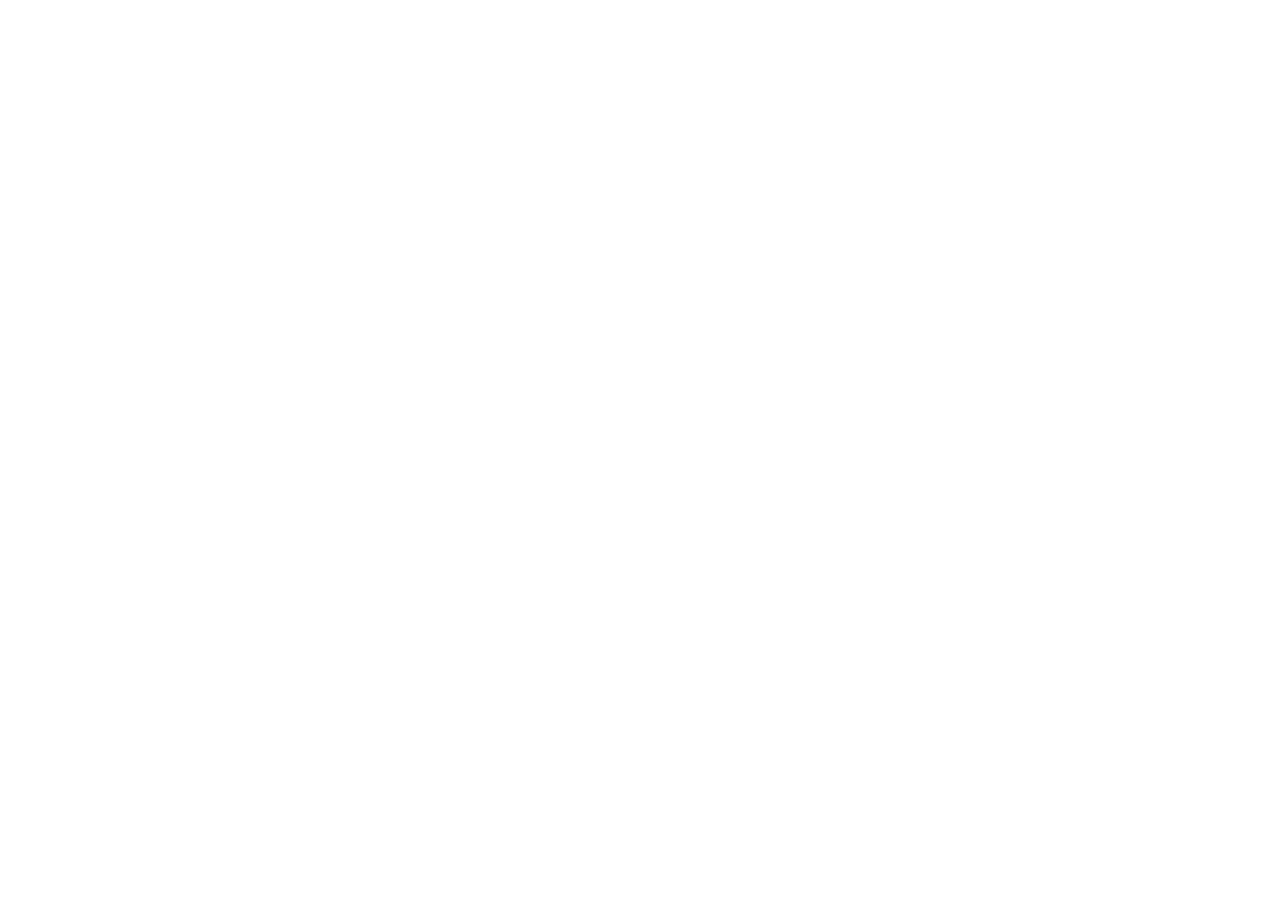
==== index.html @ 8cebd75d "init project" ====
<!DOCTYPE html>
<html lang="en">
<head>
    <meta charset="UTF-8">
    <meta http-equiv="X-UA-Compatible" content="IE=edge">
    <meta name="viewport" content="width=device-width, initial-scale=1.0">
    <title>Document</title>
</head>
<body>
    
</body>
</html>
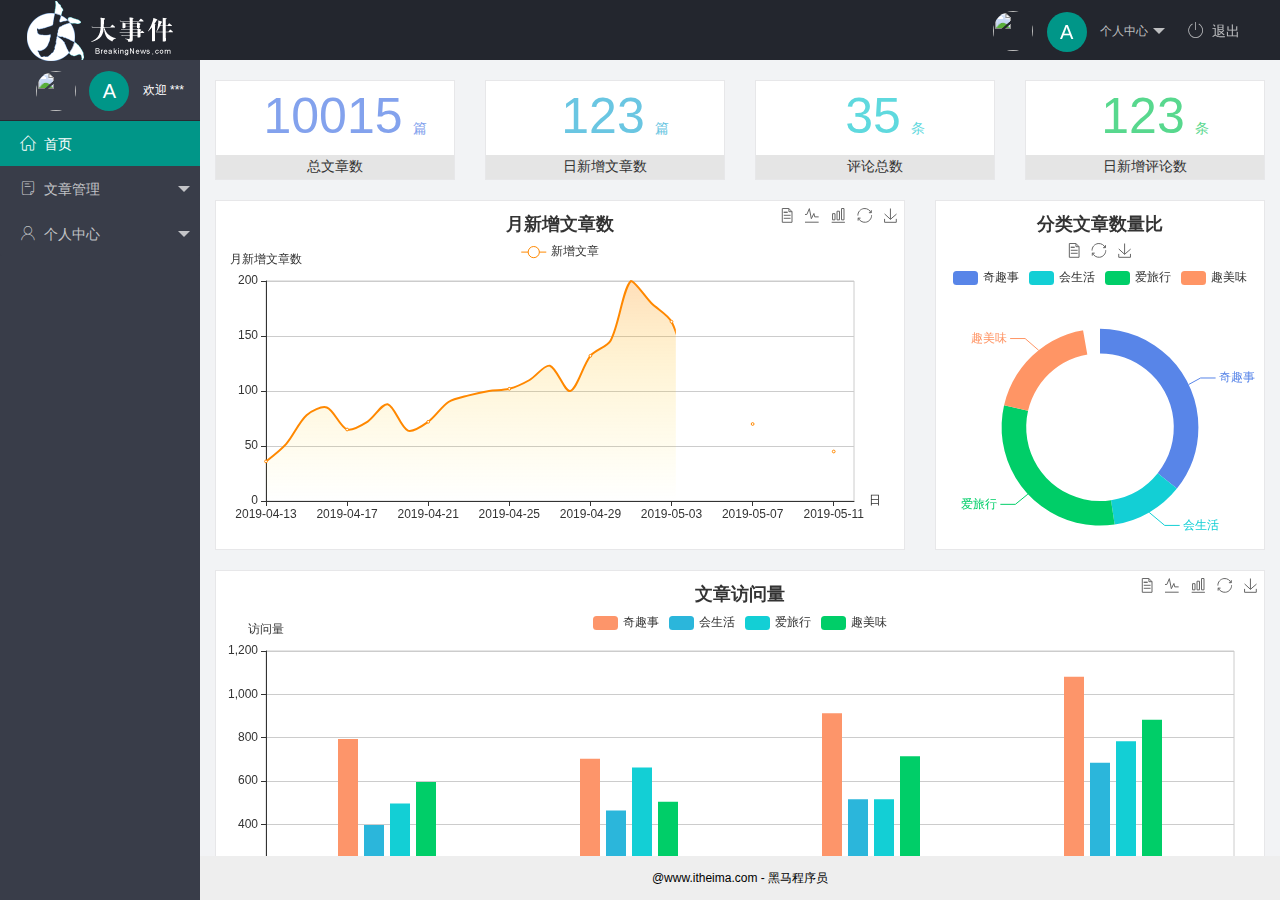
==== commit dc4e3344: "已完成主页开发" ====
--- a/index.html
+++ b/index.html
@@ -5,8 +5,91 @@
     <meta http-equiv="X-UA-Compatible" content="IE=edge">
     <meta name="viewport" content="width=device-width, initial-scale=1.0">
     <title>Document</title>
+    <!-- 导入layui样式表 -->
+    <link rel="stylesheet" href="/assets/lib/layui/css/layui.css">
+    <!-- 导入iconfont样式表 -->
+    <link rel="stylesheet" href="/assets/fonts/iconfont.css">
+    <!-- 导入自己的css样式表 -->
+    <link rel="stylesheet" href="/assets/css/index.css">
 </head>
 <body>
-    
-</body>
+    <div class="layui-layout layui-layout-admin">
+        <!-- 头部区域 -->
+      <div class="layui-header">
+        <!-- 头部logo -->
+        <div class="layui-logo">
+            <img src="/assets/images/logo.png" alt="">
+        </div>
+        <!-- 头部右侧导航 -->
+        <ul class="layui-nav layui-layout-right">
+          <li class="layui-nav-item layui-hide layui-show-md-inline-block">
+            <a href="javascript:;"class="userinfo">
+              <img src="//tva1.sinaimg.cn/crop.0.0.118.118.180/5db11ff4gw1e77d3nqrv8j203b03cweg.jpg" class="layui-nav-img">
+              <span class="text-avatar">A</span>
+              个人中心
+            </a>
+            <dl class="layui-nav-child">
+              <dd><a href="">基本资料</a></dd>
+              <dd><a href="">更换头像</a></dd>
+              <dd><a href="">重置密码</a></dd>
+            </dl>
+          </li>
+          <li class="layui-nav-item">
+            <a href="javascript:;" id="btnLogout"><span class="iconfont icon-tuichu"></span>退出</a>
+          </li>
+        </ul>
+      </div>
+      
+      <div class="layui-side layui-bg-black">
+        <div class="layui-side-scroll">
+            <!-- 左侧头像区域 -->
+            <div class="userinfo">
+                <img src="//tva1.sinaimg.cn/crop.0.0.118.118.180/5db11ff4gw1e77d3nqrv8j203b03cweg.jpg" class="layui-nav-img">
+                <span class="text-avatar">A</span>
+                <span id="welcome">欢迎 ***</span>
+            </div>
+          <!-- 左侧导航区域（可配合layui已有的垂直导航） -->
+          <ul class="layui-nav layui-nav-tree" lay-shrink="all">
+            <li class="layui-nav-item layui-this"><a href="/home/dashboard.html" target="fm"><span class="iconfont icon-home"></span>首页</a></li>
+            <li class="layui-nav-item">
+              <a href="javascript:;"><span class="iconfont icon-16"></span>文章管理</a>
+              <dl class="layui-nav-child">
+                <dd><a href="javascript:;"><i class="layui-icon layui-icon-app"></i>文章类别</a></dd>
+                <dd><a href="javascript:;"><i class="layui-icon layui-icon-app"></i>文章列表</a></dd>
+                <dd><a href="javascript:;"><i class="layui-icon layui-icon-app"></i>发布文章</a></dd>
+              </dl>
+            </li>
+            <li class="layui-nav-item">
+              <a href="javascript:;"><span class="iconfont icon-user"></span>个人中心</a>
+              <dl class="layui-nav-child">
+                <dd><a href="javascript:;"><i class="layui-icon layui-icon-app"></i>基本资料</a></dd>
+                <dd><a href="javascript:;"><i class="layui-icon layui-icon-app"></i>更换头像</a></dd>
+                <dd><a href="javascript:;"><i class="layui-icon layui-icon-app"></i>重置密码</a></dd>
+              </dl>
+            </li>
+          </ul>
+        </div>
+      </div>
+      
+      <div class="layui-body">
+        <!-- 内容主体区域 -->
+        <iframe name="fm" src="/home/dashboard.html" frameborder="0"></iframe>
+      </div>
+      <!-- 底部固定区域 -->
+      <div class="layui-footer">
+       @www.itheima.com - 黑马程序员
+      </div>
+
+
+
+      <!-- 导入 layui.js 文件 -->
+      <script src="/assets/lib/layui/layui.all.js"></script>
+      <!-- 导入jQuery文件 -->
+      <script src="/assets/lib/jquery.js"></script>
+      <!-- 导入baseApi.js文件 -->
+      <script src="/assets/js/baseApi.js"></script>
+      <!-- 导入自己的js文件 -->
+      <script src="/assets/js/index.js"></script>
+    </div>
+    </body>
 </html>--- a/assets/lib/layui/css/layui.css
+++ b/assets/lib/layui/css/layui.css
@@ -0,0 +1,2 @@
+/** layui-v2.5.5 MIT License By https://www.layui.com */
+ .layui-inline,img{display:inline-block;vertical-align:middle}h1,h2,h3,h4,h5,h6{font-weight:400}.layui-edge,.layui-header,.layui-inline,.layui-main{position:relative}.layui-body,.layui-edge,.layui-elip{overflow:hidden}.layui-btn,.layui-edge,.layui-inline,img{vertical-align:middle}.layui-btn,.layui-disabled,.layui-icon,.layui-unselect{-moz-user-select:none;-webkit-user-select:none;-ms-user-select:none}.layui-elip,.layui-form-checkbox span,.layui-form-pane .layui-form-label{text-overflow:ellipsis;white-space:nowrap}.layui-breadcrumb,.layui-tree-btnGroup{visibility:hidden}blockquote,body,button,dd,div,dl,dt,form,h1,h2,h3,h4,h5,h6,input,li,ol,p,pre,td,textarea,th,ul{margin:0;padding:0;-webkit-tap-highlight-color:rgba(0,0,0,0)}a:active,a:hover{outline:0}img{border:none}li{list-style:none}table{border-collapse:collapse;border-spacing:0}h4,h5,h6{font-size:100%}button,input,optgroup,option,select,textarea{font-family:inherit;font-size:inherit;font-style:inherit;font-weight:inherit;outline:0}pre{white-space:pre-wrap;white-space:-moz-pre-wrap;white-space:-pre-wrap;white-space:-o-pre-wrap;word-wrap:break-word}body{line-height:24px;font:14px Helvetica Neue,Helvetica,PingFang SC,Tahoma,Arial,sans-serif}hr{height:1px;margin:10px 0;border:0;clear:both}a{color:#333;text-decoration:none}a:hover{color:#777}a cite{font-style:normal;*cursor:pointer}.layui-border-box,.layui-border-box *{box-sizing:border-box}.layui-box,.layui-box *{box-sizing:content-box}.layui-clear{clear:both;*zoom:1}.layui-clear:after{content:'\20';clear:both;*zoom:1;display:block;height:0}.layui-inline{*display:inline;*zoom:1}.layui-edge{display:inline-block;width:0;height:0;border-width:6px;border-style:dashed;border-color:transparent}.layui-edge-top{top:-4px;border-bottom-color:#999;border-bottom-style:solid}.layui-edge-right{border-left-color:#999;border-left-style:solid}.layui-edge-bottom{top:2px;border-top-color:#999;border-top-style:solid}.layui-edge-left{border-right-color:#999;border-right-style:solid}.layui-disabled,.layui-disabled:hover{color:#d2d2d2!important;cursor:not-allowed!important}.layui-circle{border-radius:100%}.layui-show{display:block!important}.layui-hide{display:none!important}@font-face{font-family:layui-icon;src:url(../font/iconfont.eot?v=250);src:url(../font/iconfont.eot?v=250#iefix) format('embedded-opentype'),url(../font/iconfont.woff2?v=250) format('woff2'),url(../font/iconfont.woff?v=250) format('woff'),url(../font/iconfont.ttf?v=250) format('truetype'),url(../font/iconfont.svg?v=250#layui-icon) format('svg')}.layui-icon{font-family:layui-icon!important;font-size:16px;font-style:normal;-webkit-font-smoothing:antialiased;-moz-osx-font-smoothing:grayscale}.layui-icon-reply-fill:before{content:"\e611"}.layui-icon-set-fill:before{content:"\e614"}.layui-icon-menu-fill:before{content:"\e60f"}.layui-icon-search:before{content:"\e615"}.layui-icon-share:before{content:"\e641"}.layui-icon-set-sm:before{content:"\e620"}.layui-icon-engine:before{content:"\e628"}.layui-icon-close:before{content:"\1006"}.layui-icon-close-fill:before{content:"\1007"}.layui-icon-chart-screen:before{content:"\e629"}.layui-icon-star:before{content:"\e600"}.layui-icon-circle-dot:before{content:"\e617"}.layui-icon-chat:before{content:"\e606"}.layui-icon-release:before{content:"\e609"}.layui-icon-list:before{content:"\e60a"}.layui-icon-chart:before{content:"\e62c"}.layui-icon-ok-circle:before{content:"\1005"}.layui-icon-layim-theme:before{content:"\e61b"}.layui-icon-table:before{content:"\e62d"}.layui-icon-right:before{content:"\e602"}.layui-icon-left:before{content:"\e603"}.layui-icon-cart-simple:before{content:"\e698"}.layui-icon-face-cry:before{content:"\e69c"}.layui-icon-face-smile:before{content:"\e6af"}.layui-icon-survey:before{content:"\e6b2"}.layui-icon-tree:before{content:"\e62e"}.layui-icon-upload-circle:before{content:"\e62f"}.layui-icon-add-circle:before{content:"\e61f"}.layui-icon-download-circle:before{content:"\e601"}.layui-icon-templeate-1:before{content:"\e630"}.layui-icon-util:before{content:"\e631"}.layui-icon-face-surprised:before{content:"\e664"}.layui-icon-edit:before{content:"\e642"}.layui-icon-speaker:before{content:"\e645"}.layui-icon-down:before{content:"\e61a"}.layui-icon-file:before{content:"\e621"}.layui-icon-layouts:before{content:"\e632"}.layui-icon-rate-half:before{content:"\e6c9"}.layui-icon-add-circle-fine:before{content:"\e608"}.layui-icon-prev-circle:before{content:"\e633"}.layui-icon-read:before{content:"\e705"}.layui-icon-404:before{content:"\e61c"}.layui-icon-carousel:before{content:"\e634"}.layui-icon-help:before{content:"\e607"}.layui-icon-code-circle:before{content:"\e635"}.layui-icon-water:before{content:"\e636"}.layui-icon-username:before{content:"\e66f"}.layui-icon-find-fill:before{content:"\e670"}.layui-icon-about:before{content:"\e60b"}.layui-icon-location:before{content:"\e715"}.layui-icon-up:before{content:"\e619"}.layui-icon-pause:before{content:"\e651"}.layui-icon-date:before{content:"\e637"}.layui-icon-layim-uploadfile:before{content:"\e61d"}.layui-icon-delete:before{content:"\e640"}.layui-icon-play:before{content:"\e652"}.layui-icon-top:before{content:"\e604"}.layui-icon-friends:before{content:"\e612"}.layui-icon-refresh-3:before{content:"\e9aa"}.layui-icon-ok:before{content:"\e605"}.layui-icon-layer:before{content:"\e638"}.layui-icon-face-smile-fine:before{content:"\e60c"}.layui-icon-dollar:before{content:"\e659"}.layui-icon-group:before{content:"\e613"}.layui-icon-layim-download:before{content:"\e61e"}.layui-icon-picture-fine:before{content:"\e60d"}.layui-icon-link:before{content:"\e64c"}.layui-icon-diamond:before{content:"\e735"}.layui-icon-log:before{content:"\e60e"}.layui-icon-rate-solid:before{content:"\e67a"}.layui-icon-fonts-del:before{content:"\e64f"}.layui-icon-unlink:before{content:"\e64d"}.layui-icon-fonts-clear:before{content:"\e639"}.layui-icon-triangle-r:before{content:"\e623"}.layui-icon-circle:before{content:"\e63f"}.layui-icon-radio:before{content:"\e643"}.layui-icon-align-center:before{content:"\e647"}.layui-icon-align-right:before{content:"\e648"}.layui-icon-align-left:before{content:"\e649"}.layui-icon-loading-1:before{content:"\e63e"}.layui-icon-return:before{content:"\e65c"}.layui-icon-fonts-strong:before{content:"\e62b"}.layui-icon-upload:before{content:"\e67c"}.layui-icon-dialogue:before{content:"\e63a"}.layui-icon-video:before{content:"\e6ed"}.layui-icon-headset:before{content:"\e6fc"}.layui-icon-cellphone-fine:before{content:"\e63b"}.layui-icon-add-1:before{content:"\e654"}.layui-icon-face-smile-b:before{content:"\e650"}.layui-icon-fonts-html:before{content:"\e64b"}.layui-icon-form:before{content:"\e63c"}.layui-icon-cart:before{content:"\e657"}.layui-icon-camera-fill:before{content:"\e65d"}.layui-icon-tabs:before{content:"\e62a"}.layui-icon-fonts-code:before{content:"\e64e"}.layui-icon-fire:before{content:"\e756"}.layui-icon-set:before{content:"\e716"}.layui-icon-fonts-u:before{content:"\e646"}.layui-icon-triangle-d:before{content:"\e625"}.layui-icon-tips:before{content:"\e702"}.layui-icon-picture:before{content:"\e64a"}.layui-icon-more-vertical:before{content:"\e671"}.layui-icon-flag:before{content:"\e66c"}.layui-icon-loading:before{content:"\e63d"}.layui-icon-fonts-i:before{content:"\e644"}.layui-icon-refresh-1:before{content:"\e666"}.layui-icon-rmb:before{content:"\e65e"}.layui-icon-home:before{content:"\e68e"}.layui-icon-user:before{content:"\e770"}.layui-icon-notice:before{content:"\e667"}.layui-icon-login-weibo:before{content:"\e675"}.layui-icon-voice:before{content:"\e688"}.layui-icon-upload-drag:before{content:"\e681"}.layui-icon-login-qq:before{content:"\e676"}.layui-icon-snowflake:before{content:"\e6b1"}.layui-icon-file-b:before{content:"\e655"}.layui-icon-template:before{content:"\e663"}.layui-icon-auz:before{content:"\e672"}.layui-icon-console:before{content:"\e665"}.layui-icon-app:before{content:"\e653"}.layui-icon-prev:before{content:"\e65a"}.layui-icon-website:before{content:"\e7ae"}.layui-icon-next:before{content:"\e65b"}.layui-icon-component:before{content:"\e857"}.layui-icon-more:before{content:"\e65f"}.layui-icon-login-wechat:before{content:"\e677"}.layui-icon-shrink-right:before{content:"\e668"}.layui-icon-spread-left:before{content:"\e66b"}.layui-icon-camera:before{content:"\e660"}.layui-icon-note:before{content:"\e66e"}.layui-icon-refresh:before{content:"\e669"}.layui-icon-female:before{content:"\e661"}.layui-icon-male:before{content:"\e662"}.layui-icon-password:before{content:"\e673"}.layui-icon-senior:before{content:"\e674"}.layui-icon-theme:before{content:"\e66a"}.layui-icon-tread:before{content:"\e6c5"}.layui-icon-praise:before{content:"\e6c6"}.layui-icon-star-fill:before{content:"\e658"}.layui-icon-rate:before{content:"\e67b"}.layui-icon-template-1:before{content:"\e656"}.layui-icon-vercode:before{content:"\e679"}.layui-icon-cellphone:before{content:"\e678"}.layui-icon-screen-full:before{content:"\e622"}.layui-icon-screen-restore:before{content:"\e758"}.layui-icon-cols:before{content:"\e610"}.layui-icon-export:before{content:"\e67d"}.layui-icon-print:before{content:"\e66d"}.layui-icon-slider:before{content:"\e714"}.layui-icon-addition:before{content:"\e624"}.layui-icon-subtraction:before{content:"\e67e"}.layui-icon-service:before{content:"\e626"}.layui-icon-transfer:before{content:"\e691"}.layui-main{width:1140px;margin:0 auto}.layui-header{z-index:1000;height:60px}.layui-header a:hover{transition:all .5s;-webkit-transition:all .5s}.layui-side{position:fixed;left:0;top:0;bottom:0;z-index:999;width:200px;overflow-x:hidden}.layui-side-scroll{position:relative;width:220px;height:100%;overflow-x:hidden}.layui-body{position:absolute;left:200px;right:0;top:0;bottom:0;z-index:998;width:auto;overflow-y:auto;box-sizing:border-box}.layui-layout-body{overflow:hidden}.layui-layout-admin .layui-header{background-color:#23262E}.layui-layout-admin .layui-side{top:60px;width:200px;overflow-x:hidden}.layui-layout-admin .layui-body{position:fixed;top:60px;bottom:44px}.layui-layout-admin .layui-main{width:auto;margin:0 15px}.layui-layout-admin .layui-footer{position:fixed;left:200px;right:0;bottom:0;height:44px;line-height:44px;padding:0 15px;background-color:#eee}.layui-layout-admin .layui-logo{position:absolute;left:0;top:0;width:200px;height:100%;line-height:60px;text-align:center;color:#009688;font-size:16px}.layui-layout-admin .layui-header .layui-nav{background:0 0}.layui-layout-left{position:absolute!important;left:200px;top:0}.layui-layout-right{position:absolute!important;right:0;top:0}.layui-container{position:relative;margin:0 auto;padding:0 15px;box-sizing:border-box}.layui-fluid{position:relative;margin:0 auto;padding:0 15px}.layui-row:after,.layui-row:before{content:'';display:block;clear:both}.layui-col-lg1,.layui-col-lg10,.layui-col-lg11,.layui-col-lg12,.layui-col-lg2,.layui-col-lg3,.layui-col-lg4,.layui-col-lg5,.layui-col-lg6,.layui-col-lg7,.layui-col-lg8,.layui-col-lg9,.layui-col-md1,.layui-col-md10,.layui-col-md11,.layui-col-md12,.layui-col-md2,.layui-col-md3,.layui-col-md4,.layui-col-md5,.layui-col-md6,.layui-col-md7,.layui-col-md8,.layui-col-md9,.layui-col-sm1,.layui-col-sm10,.layui-col-sm11,.layui-col-sm12,.layui-col-sm2,.layui-col-sm3,.layui-col-sm4,.layui-col-sm5,.layui-col-sm6,.layui-col-sm7,.layui-col-sm8,.layui-col-sm9,.layui-col-xs1,.layui-col-xs10,.layui-col-xs11,.layui-col-xs12,.layui-col-xs2,.layui-col-xs3,.layui-col-xs4,.layui-col-xs5,.layui-col-xs6,.layui-col-xs7,.layui-col-xs8,.layui-col-xs9{position:relative;display:block;box-sizing:border-box}.layui-col-xs1,.layui-col-xs10,.layui-col-xs11,.layui-col-xs12,.layui-col-xs2,.layui-col-xs3,.layui-col-xs4,.layui-col-xs5,.layui-col-xs6,.layui-col-xs7,.layui-col-xs8,.layui-col-xs9{float:left}.layui-col-xs1{width:8.33333333%}.layui-col-xs2{width:16.66666667%}.layui-col-xs3{width:25%}.layui-col-xs4{width:33.33333333%}.layui-col-xs5{width:41.66666667%}.layui-col-xs6{width:50%}.layui-col-xs7{width:58.33333333%}.layui-col-xs8{width:66.66666667%}.layui-col-xs9{width:75%}.layui-col-xs10{width:83.33333333%}.layui-col-xs11{width:91.66666667%}.layui-col-xs12{width:100%}.layui-col-xs-offset1{margin-left:8.33333333%}.layui-col-xs-offset2{margin-left:16.66666667%}.layui-col-xs-offset3{margin-left:25%}.layui-col-xs-offset4{margin-left:33.33333333%}.layui-col-xs-offset5{margin-left:41.66666667%}.layui-col-xs-offset6{margin-left:50%}.layui-col-xs-offset7{margin-left:58.33333333%}.layui-col-xs-offset8{margin-left:66.66666667%}.layui-col-xs-offset9{margin-left:75%}.layui-col-xs-offset10{margin-left:83.33333333%}.layui-col-xs-offset11{margin-left:91.66666667%}.layui-col-xs-offset12{margin-left:100%}@media screen and (max-width:768px){.layui-hide-xs{display:none!important}.layui-show-xs-block{display:block!important}.layui-show-xs-inline{display:inline!important}.layui-show-xs-inline-block{display:inline-block!important}}@media screen and (min-width:768px){.layui-container{width:750px}.layui-hide-sm{display:none!important}.layui-show-sm-block{display:block!important}.layui-show-sm-inline{display:inline!important}.layui-show-sm-inline-block{display:inline-block!important}.layui-col-sm1,.layui-col-sm10,.layui-col-sm11,.layui-col-sm12,.layui-col-sm2,.layui-col-sm3,.layui-col-sm4,.layui-col-sm5,.layui-col-sm6,.layui-col-sm7,.layui-col-sm8,.layui-col-sm9{float:left}.layui-col-sm1{width:8.33333333%}.layui-col-sm2{width:16.66666667%}.layui-col-sm3{width:25%}.layui-col-sm4{width:33.33333333%}.layui-col-sm5{width:41.66666667%}.layui-col-sm6{width:50%}.layui-col-sm7{width:58.33333333%}.layui-col-sm8{width:66.66666667%}.layui-col-sm9{width:75%}.layui-col-sm10{width:83.33333333%}.layui-col-sm11{width:91.66666667%}.layui-col-sm12{width:100%}.layui-col-sm-offset1{margin-left:8.33333333%}.layui-col-sm-offset2{margin-left:16.66666667%}.layui-col-sm-offset3{margin-left:25%}.layui-col-sm-offset4{margin-left:33.33333333%}.layui-col-sm-offset5{margin-left:41.66666667%}.layui-col-sm-offset6{margin-left:50%}.layui-col-sm-offset7{margin-left:58.33333333%}.layui-col-sm-offset8{margin-left:66.66666667%}.layui-col-sm-offset9{margin-left:75%}.layui-col-sm-offset10{margin-left:83.33333333%}.layui-col-sm-offset11{margin-left:91.66666667%}.layui-col-sm-offset12{margin-left:100%}}@media screen and (min-width:992px){.layui-container{width:970px}.layui-hide-md{display:none!important}.layui-show-md-block{display:block!important}.layui-show-md-inline{display:inline!important}.layui-show-md-inline-block{display:inline-block!important}.layui-col-md1,.layui-col-md10,.layui-col-md11,.layui-col-md12,.layui-col-md2,.layui-col-md3,.layui-col-md4,.layui-col-md5,.layui-col-md6,.layui-col-md7,.layui-col-md8,.layui-col-md9{float:left}.layui-col-md1{width:8.33333333%}.layui-col-md2{width:16.66666667%}.layui-col-md3{width:25%}.layui-col-md4{width:33.33333333%}.layui-col-md5{width:41.66666667%}.layui-col-md6{width:50%}.layui-col-md7{width:58.33333333%}.layui-col-md8{width:66.66666667%}.layui-col-md9{width:75%}.layui-col-md10{width:83.33333333%}.layui-col-md11{width:91.66666667%}.layui-col-md12{width:100%}.layui-col-md-offset1{margin-left:8.33333333%}.layui-col-md-offset2{margin-left:16.66666667%}.layui-col-md-offset3{margin-left:25%}.layui-col-md-offset4{margin-left:33.33333333%}.layui-col-md-offset5{margin-left:41.66666667%}.layui-col-md-offset6{margin-left:50%}.layui-col-md-offset7{margin-left:58.33333333%}.layui-col-md-offset8{margin-left:66.66666667%}.layui-col-md-offset9{margin-left:75%}.layui-col-md-offset10{margin-left:83.33333333%}.layui-col-md-offset11{margin-left:91.66666667%}.layui-col-md-offset12{margin-left:100%}}@media screen and (min-width:1200px){.layui-container{width:1170px}.layui-hide-lg{display:none!important}.layui-show-lg-block{display:block!important}.layui-show-lg-inline{display:inline!important}.layui-show-lg-inline-block{display:inline-block!important}.layui-col-lg1,.layui-col-lg10,.layui-col-lg11,.layui-col-lg12,.layui-col-lg2,.layui-col-lg3,.layui-col-lg4,.layui-col-lg5,.layui-col-lg6,.layui-col-lg7,.layui-col-lg8,.layui-col-lg9{float:left}.layui-col-lg1{width:8.33333333%}.layui-col-lg2{width:16.66666667%}.layui-col-lg3{width:25%}.layui-col-lg4{width:33.33333333%}.layui-col-lg5{width:41.66666667%}.layui-col-lg6{width:50%}.layui-col-lg7{width:58.33333333%}.layui-col-lg8{width:66.66666667%}.layui-col-lg9{width:75%}.layui-col-lg10{width:83.33333333%}.layui-col-lg11{width:91.66666667%}.layui-col-lg12{width:100%}.layui-col-lg-offset1{margin-left:8.33333333%}.layui-col-lg-offset2{margin-left:16.66666667%}.layui-col-lg-offset3{margin-left:25%}.layui-col-lg-offset4{margin-left:33.33333333%}.layui-col-lg-offset5{margin-left:41.66666667%}.layui-col-lg-offset6{margin-left:50%}.layui-col-lg-offset7{margin-left:58.33333333%}.layui-col-lg-offset8{margin-left:66.66666667%}.layui-col-lg-offset9{margin-left:75%}.layui-col-lg-offset10{margin-left:83.33333333%}.layui-col-lg-offset11{margin-left:91.66666667%}.layui-col-lg-offset12{margin-left:100%}}.layui-col-space1{margin:-.5px}.layui-col-space1>*{padding:.5px}.layui-col-space3{margin:-1.5px}.layui-col-space3>*{padding:1.5px}.layui-col-space5{margin:-2.5px}.layui-col-space5>*{padding:2.5px}.layui-col-space8{margin:-3.5px}.layui-col-space8>*{padding:3.5px}.layui-col-space10{margin:-5px}.layui-col-space10>*{padding:5px}.layui-col-space12{margin:-6px}.layui-col-space12>*{padding:6px}.layui-col-space15{margin:-7.5px}.layui-col-space15>*{padding:7.5px}.layui-col-space18{margin:-9px}.layui-col-space18>*{padding:9px}.layui-col-space20{margin:-10px}.layui-col-space20>*{padding:10px}.layui-col-space22{margin:-11px}.layui-col-space22>*{padding:11px}.layui-col-space25{margin:-12.5px}.layui-col-space25>*{padding:12.5px}.layui-col-space30{margin:-15px}.layui-col-space30>*{padding:15px}.layui-btn,.layui-input,.layui-select,.layui-textarea,.layui-upload-button{outline:0;-webkit-appearance:none;transition:all .3s;-webkit-transition:all .3s;box-sizing:border-box}.layui-elem-quote{margin-bottom:10px;padding:15px;line-height:22px;border-left:5px solid #009688;border-radius:0 2px 2px 0;background-color:#f2f2f2}.layui-quote-nm{border-style:solid;border-width:1px 1px 1px 5px;background:0 0}.layui-elem-field{margin-bottom:10px;padding:0;border-width:1px;border-style:solid}.layui-elem-field legend{margin-left:20px;padding:0 10px;font-size:20px;font-weight:300}.layui-field-title{margin:10px 0 20px;border-width:1px 0 0}.layui-field-box{padding:10px 15px}.layui-field-title .layui-field-box{padding:10px 0}.layui-progress{position:relative;height:6px;border-radius:20px;background-color:#e2e2e2}.layui-progress-bar{position:absolute;left:0;top:0;width:0;max-width:100%;height:6px;border-radius:20px;text-align:right;background-color:#5FB878;transition:all .3s;-webkit-transition:all .3s}.layui-progress-big,.layui-progress-big .layui-progress-bar{height:18px;line-height:18px}.layui-progress-text{position:relative;top:-20px;line-height:18px;font-size:12px;color:#666}.layui-progress-big .layui-progress-text{position:static;padding:0 10px;color:#fff}.layui-collapse{border-width:1px;border-style:solid;border-radius:2px}.layui-colla-content,.layui-colla-item{border-top-width:1px;border-top-style:solid}.layui-colla-item:first-child{border-top:none}.layui-colla-title{position:relative;height:42px;line-height:42px;padding:0 15px 0 35px;color:#333;background-color:#f2f2f2;cursor:pointer;font-size:14px;overflow:hidden}.layui-colla-content{display:none;padding:10px 15px;line-height:22px;color:#666}.layui-colla-icon{position:absolute;left:15px;top:0;font-size:14px}.layui-card{margin-bottom:15px;border-radius:2px;background-color:#fff;box-shadow:0 1px 2px 0 rgba(0,0,0,.05)}.layui-card:last-child{margin-bottom:0}.layui-card-header{position:relative;height:42px;line-height:42px;padding:0 15px;border-bottom:1px solid #f6f6f6;color:#333;border-radius:2px 2px 0 0;font-size:14px}.layui-bg-black,.layui-bg-blue,.layui-bg-cyan,.layui-bg-green,.layui-bg-orange,.layui-bg-red{color:#fff!important}.layui-card-body{position:relative;padding:10px 15px;line-height:24px}.layui-card-body[pad15]{padding:15px}.layui-card-body[pad20]{padding:20px}.layui-card-body .layui-table{margin:5px 0}.layui-card .layui-tab{margin:0}.layui-panel-window{position:relative;padding:15px;border-radius:0;border-top:5px solid #E6E6E6;background-color:#fff}.layui-auxiliar-moving{position:fixed;left:0;right:0;top:0;bottom:0;width:100%;height:100%;background:0 0;z-index:9999999999}.layui-form-label,.layui-form-mid,.layui-form-select,.layui-input-block,.layui-input-inline,.layui-textarea{position:relative}.layui-bg-red{background-color:#FF5722!important}.layui-bg-orange{background-color:#FFB800!important}.layui-bg-green{background-color:#009688!important}.layui-bg-cyan{background-color:#2F4056!important}.layui-bg-blue{background-color:#1E9FFF!important}.layui-bg-black{background-color:#393D49!important}.layui-bg-gray{background-color:#eee!important;color:#666!important}.layui-badge-rim,.layui-colla-content,.layui-colla-item,.layui-collapse,.layui-elem-field,.layui-form-pane .layui-form-item[pane],.layui-form-pane .layui-form-label,.layui-input,.layui-layedit,.layui-layedit-tool,.layui-quote-nm,.layui-select,.layui-tab-bar,.layui-tab-card,.layui-tab-title,.layui-tab-title .layui-this:after,.layui-textarea{border-color:#e6e6e6}.layui-timeline-item:before,hr{background-color:#e6e6e6}.layui-text{line-height:22px;font-size:14px;color:#666}.layui-text h1,.layui-text h2,.layui-text h3{font-weight:500;color:#333}.layui-text h1{font-size:30px}.layui-text h2{font-size:24px}.layui-text h3{font-size:18px}.layui-text a:not(.layui-btn){color:#01AAED}.layui-text a:not(.layui-btn):hover{text-decoration:underline}.layui-text ul{padding:5px 0 5px 15px}.layui-text ul li{margin-top:5px;list-style-type:disc}.layui-text em,.layui-word-aux{color:#999!important;padding:0 5px!important}.layui-btn{display:inline-block;height:38px;line-height:38px;padding:0 18px;background-color:#009688;color:#fff;white-space:nowrap;text-align:center;font-size:14px;border:none;border-radius:2px;cursor:pointer}.layui-btn:hover{opacity:.8;filter:alpha(opacity=80);color:#fff}.layui-btn:active{opacity:1;filter:alpha(opacity=100)}.layui-btn+.layui-btn{margin-left:10px}.layui-btn-container{font-size:0}.layui-btn-container .layui-btn{margin-right:10px;margin-bottom:10px}.layui-btn-container .layui-btn+.layui-btn{margin-left:0}.layui-table .layui-btn-container .layui-btn{margin-bottom:9px}.layui-btn-radius{border-radius:100px}.layui-btn .layui-icon{margin-right:3px;font-size:18px;vertical-align:bottom;vertical-align:middle\9}.layui-btn-primary{border:1px solid #C9C9C9;background-color:#fff;color:#555}.layui-btn-primary:hover{border-color:#009688;color:#333}.layui-btn-normal{background-color:#1E9FFF}.layui-btn-warm{background-color:#FFB800}.layui-btn-danger{background-color:#FF5722}.layui-btn-checked{background-color:#5FB878}.layui-btn-disabled,.layui-btn-disabled:active,.layui-btn-disabled:hover{border:1px solid #e6e6e6;background-color:#FBFBFB;color:#C9C9C9;cursor:not-allowed;opacity:1}.layui-btn-lg{height:44px;line-height:44px;padding:0 25px;font-size:16px}.layui-btn-sm{height:30px;line-height:30px;padding:0 10px;font-size:12px}.layui-btn-sm i{font-size:16px!important}.layui-btn-xs{height:22px;line-height:22px;padding:0 5px;font-size:12px}.layui-btn-xs i{font-size:14px!important}.layui-btn-group{display:inline-block;vertical-align:middle;font-size:0}.layui-btn-group .layui-btn{margin-left:0!important;margin-right:0!important;border-left:1px solid rgba(255,255,255,.5);border-radius:0}.layui-btn-group .layui-btn-primary{border-left:none}.layui-btn-group .layui-btn-primary:hover{border-color:#C9C9C9;color:#009688}.layui-btn-group .layui-btn:first-child{border-left:none;border-radius:2px 0 0 2px}.layui-btn-group .layui-btn-primary:first-child{border-left:1px solid #c9c9c9}.layui-btn-group .layui-btn:last-child{border-radius:0 2px 2px 0}.layui-btn-group .layui-btn+.layui-btn{margin-left:0}.layui-btn-group+.layui-btn-group{margin-left:10px}.layui-btn-fluid{width:100%}.layui-input,.layui-select,.layui-textarea{height:38px;line-height:1.3;line-height:38px\9;border-width:1px;border-style:solid;background-color:#fff;border-radius:2px}.layui-input::-webkit-input-placeholder,.layui-select::-webkit-input-placeholder,.layui-textarea::-webkit-input-placeholder{line-height:1.3}.layui-input,.layui-textarea{display:block;width:100%;padding-left:10px}.layui-input:hover,.layui-textarea:hover{border-color:#D2D2D2!important}.layui-input:focus,.layui-textarea:focus{border-color:#C9C9C9!important}.layui-textarea{min-height:100px;height:auto;line-height:20px;padding:6px 10px;resize:vertical}.layui-select{padding:0 10px}.layui-form input[type=checkbox],.layui-form input[type=radio],.layui-form select{display:none}.layui-form [lay-ignore]{display:initial}.layui-form-item{margin-bottom:15px;clear:both;*zoom:1}.layui-form-item:after{content:'\20';clear:both;*zoom:1;display:block;height:0}.layui-form-label{float:left;display:block;padding:9px 15px;width:80px;font-weight:400;line-height:20px;text-align:right}.layui-form-label-col{display:block;float:none;padding:9px 0;line-height:20px;text-align:left}.layui-form-item .layui-inline{margin-bottom:5px;margin-right:10px}.layui-input-block{margin-left:110px;min-height:36px}.layui-input-inline{display:inline-block;vertical-align:middle}.layui-form-item .layui-input-inline{float:left;width:190px;margin-right:10px}.layui-form-text .layui-input-inline{width:auto}.layui-form-mid{float:left;display:block;padding:9px 0!important;line-height:20px;margin-right:10px}.layui-form-danger+.layui-form-select .layui-input,.layui-form-danger:focus{border-color:#FF5722!important}.layui-form-select .layui-input{padding-right:30px;cursor:pointer}.layui-form-select .layui-edge{position:absolute;right:10px;top:50%;margin-top:-3px;cursor:pointer;border-width:6px;border-top-color:#c2c2c2;border-top-style:solid;transition:all .3s;-webkit-transition:all .3s}.layui-form-select dl{display:none;position:absolute;left:0;top:42px;padding:5px 0;z-index:899;min-width:100%;border:1px solid #d2d2d2;max-height:300px;overflow-y:auto;background-color:#fff;border-radius:2px;box-shadow:0 2px 4px rgba(0,0,0,.12);box-sizing:border-box}.layui-form-select dl dd,.layui-form-select dl dt{padding:0 10px;line-height:36px;white-space:nowrap;overflow:hidden;text-overflow:ellipsis}.layui-form-select dl dt{font-size:12px;color:#999}.layui-form-select dl dd{cursor:pointer}.layui-form-select dl dd:hover{background-color:#f2f2f2;-webkit-transition:.5s all;transition:.5s all}.layui-form-select .layui-select-group dd{padding-left:20px}.layui-form-select dl dd.layui-select-tips{padding-left:10px!important;color:#999}.layui-form-select dl dd.layui-this{background-color:#5FB878;color:#fff}.layui-form-checkbox,.layui-form-select dl dd.layui-disabled{background-color:#fff}.layui-form-selected dl{display:block}.layui-form-checkbox,.layui-form-checkbox *,.layui-form-switch{display:inline-block;vertical-align:middle}.layui-form-selected .layui-edge{margin-top:-9px;-webkit-transform:rotate(180deg);transform:rotate(180deg);margin-top:-3px\9}:root .layui-form-selected .layui-edge{margin-top:-9px\0/IE9}.layui-form-selectup dl{top:auto;bottom:42px}.layui-select-none{margin:5px 0;text-align:center;color:#999}.layui-select-disabled .layui-disabled{border-color:#eee!important}.layui-select-disabled .layui-edge{border-top-color:#d2d2d2}.layui-form-checkbox{position:relative;height:30px;line-height:30px;margin-right:10px;padding-right:30px;cursor:pointer;font-size:0;-webkit-transition:.1s linear;transition:.1s linear;box-sizing:border-box}.layui-form-checkbox span{padding:0 10px;height:100%;font-size:14px;border-radius:2px 0 0 2px;background-color:#d2d2d2;color:#fff;overflow:hidden}.layui-form-checkbox:hover span{background-color:#c2c2c2}.layui-form-checkbox i{position:absolute;right:0;top:0;width:30px;height:28px;border:1px solid #d2d2d2;border-left:none;border-radius:0 2px 2px 0;color:#fff;font-size:20px;text-align:center}.layui-form-checkbox:hover i{border-color:#c2c2c2;color:#c2c2c2}.layui-form-checked,.layui-form-checked:hover{border-color:#5FB878}.layui-form-checked span,.layui-form-checked:hover span{background-color:#5FB878}.layui-form-checked i,.layui-form-checked:hover i{color:#5FB878}.layui-form-item .layui-form-checkbox{margin-top:4px}.layui-form-checkbox[lay-skin=primary]{height:auto!important;line-height:normal!important;min-width:18px;min-height:18px;border:none!important;margin-right:0;padding-left:28px;padding-right:0;background:0 0}.layui-form-checkbox[lay-skin=primary] span{padding-left:0;padding-right:15px;line-height:18px;background:0 0;color:#666}.layui-form-checkbox[lay-skin=primary] i{right:auto;left:0;width:16px;height:16px;line-height:16px;border:1px solid #d2d2d2;font-size:12px;border-radius:2px;background-color:#fff;-webkit-transition:.1s linear;transition:.1s linear}.layui-form-checkbox[lay-skin=primary]:hover i{border-color:#5FB878;color:#fff}.layui-form-checked[lay-skin=primary] i{border-color:#5FB878!important;background-color:#5FB878;color:#fff}.layui-checkbox-disbaled[lay-skin=primary] span{background:0 0!important;color:#c2c2c2}.layui-checkbox-disbaled[lay-skin=primary]:hover i{border-color:#d2d2d2}.layui-form-item .layui-form-checkbox[lay-skin=primary]{margin-top:10px}.layui-form-switch{position:relative;height:22px;line-height:22px;min-width:35px;padding:0 5px;margin-top:8px;border:1px solid #d2d2d2;border-radius:20px;cursor:pointer;background-color:#fff;-webkit-transition:.1s linear;transition:.1s linear}.layui-form-switch i{position:absolute;left:5px;top:3px;width:16px;height:16px;border-radius:20px;background-color:#d2d2d2;-webkit-transition:.1s linear;transition:.1s linear}.layui-form-switch em{position:relative;top:0;width:25px;margin-left:21px;padding:0!important;text-align:center!important;color:#999!important;font-style:normal!important;font-size:12px}.layui-form-onswitch{border-color:#5FB878;background-color:#5FB878}.layui-checkbox-disbaled,.layui-checkbox-disbaled i{border-color:#e2e2e2!important}.layui-form-onswitch i{left:100%;margin-left:-21px;background-color:#fff}.layui-form-onswitch em{margin-left:5px;margin-right:21px;color:#fff!important}.layui-checkbox-disbaled span{background-color:#e2e2e2!important}.layui-checkbox-disbaled:hover i{color:#fff!important}[lay-radio]{display:none}.layui-form-radio,.layui-form-radio *{display:inline-block;vertical-align:middle}.layui-form-radio{line-height:28px;margin:6px 10px 0 0;padding-right:10px;cursor:pointer;font-size:0}.layui-form-radio *{font-size:14px}.layui-form-radio>i{margin-right:8px;font-size:22px;color:#c2c2c2}.layui-form-radio>i:hover,.layui-form-radioed>i{color:#5FB878}.layui-radio-disbaled>i{color:#e2e2e2!important}.layui-form-pane .layui-form-label{width:110px;padding:8px 15px;height:38px;line-height:20px;border-width:1px;border-style:solid;border-radius:2px 0 0 2px;text-align:center;background-color:#FBFBFB;overflow:hidden;box-sizing:border-box}.layui-form-pane .layui-input-inline{margin-left:-1px}.layui-form-pane .layui-input-block{margin-left:110px;left:-1px}.layui-form-pane .layui-input{border-radius:0 2px 2px 0}.layui-form-pane .layui-form-text .layui-form-label{float:none;width:100%;border-radius:2px;box-sizing:border-box;text-align:left}.layui-form-pane .layui-form-text .layui-input-inline{display:block;margin:0;top:-1px;clear:both}.layui-form-pane .layui-form-text .layui-input-block{margin:0;left:0;top:-1px}.layui-form-pane .layui-form-text .layui-textarea{min-height:100px;border-radius:0 0 2px 2px}.layui-form-pane .layui-form-checkbox{margin:4px 0 4px 10px}.layui-form-pane .layui-form-radio,.layui-form-pane .layui-form-switch{margin-top:6px;margin-left:10px}.layui-form-pane .layui-form-item[pane]{position:relative;border-width:1px;border-style:solid}.layui-form-pane .layui-form-item[pane] .layui-form-label{position:absolute;left:0;top:0;height:100%;border-width:0 1px 0 0}.layui-form-pane .layui-form-item[pane] .layui-input-inline{margin-left:110px}@media screen and (max-width:450px){.layui-form-item .layui-form-label{text-overflow:ellipsis;overflow:hidden;white-space:nowrap}.layui-form-item .layui-inline{display:block;margin-right:0;margin-bottom:20px;clear:both}.layui-form-item .layui-inline:after{content:'\20';clear:both;display:block;height:0}.layui-form-item .layui-input-inline{display:block;float:none;left:-3px;width:auto;margin:0 0 10px 112px}.layui-form-item .layui-input-inline+.layui-form-mid{margin-left:110px;top:-5px;padding:0}.layui-form-item .layui-form-checkbox{margin-right:5px;margin-bottom:5px}}.layui-layedit{border-width:1px;border-style:solid;border-radius:2px}.layui-layedit-tool{padding:3px 5px;border-bottom-width:1px;border-bottom-style:solid;font-size:0}.layedit-tool-fixed{position:fixed;top:0;border-top:1px solid #e2e2e2}.layui-layedit-tool .layedit-tool-mid,.layui-layedit-tool .layui-icon{display:inline-block;vertical-align:middle;text-align:center;font-size:14px}.layui-layedit-tool .layui-icon{position:relative;width:32px;height:30px;line-height:30px;margin:3px 5px;color:#777;cursor:pointer;border-radius:2px}.layui-layedit-tool .layui-icon:hover{color:#393D49}.layui-layedit-tool .layui-icon:active{color:#000}.layui-layedit-tool .layedit-tool-active{background-color:#e2e2e2;color:#000}.layui-layedit-tool .layui-disabled,.layui-layedit-tool .layui-disabled:hover{color:#d2d2d2;cursor:not-allowed}.layui-layedit-tool .layedit-tool-mid{width:1px;height:18px;margin:0 10px;background-color:#d2d2d2}.layedit-tool-html{width:50px!important;font-size:30px!important}.layedit-tool-b,.layedit-tool-code,.layedit-tool-help{font-size:16px!important}.layedit-tool-d,.layedit-tool-face,.layedit-tool-image,.layedit-tool-unlink{font-size:18px!important}.layedit-tool-image input{position:absolute;font-size:0;left:0;top:0;width:100%;height:100%;opacity:.01;filter:Alpha(opacity=1);cursor:pointer}.layui-layedit-iframe iframe{display:block;width:100%}#LAY_layedit_code{overflow:hidden}.layui-laypage{display:inline-block;*display:inline;*zoom:1;vertical-align:middle;margin:10px 0;font-size:0}.layui-laypage>a:first-child,.layui-laypage>a:first-child em{border-radius:2px 0 0 2px}.layui-laypage>a:last-child,.layui-laypage>a:last-child em{border-radius:0 2px 2px 0}.layui-laypage>:first-child{margin-left:0!important}.layui-laypage>:last-child{margin-right:0!important}.layui-laypage a,.layui-laypage button,.layui-laypage input,.layui-laypage select,.layui-laypage span{border:1px solid #e2e2e2}.layui-laypage a,.layui-laypage span{display:inline-block;*display:inline;*zoom:1;vertical-align:middle;padding:0 15px;height:28px;line-height:28px;margin:0 -1px 5px 0;background-color:#fff;color:#333;font-size:12px}.layui-flow-more a *,.layui-laypage input,.layui-table-view select[lay-ignore]{display:inline-block}.layui-laypage a:hover{color:#009688}.layui-laypage em{font-style:normal}.layui-laypage .layui-laypage-spr{color:#999;font-weight:700}.layui-laypage a{text-decoration:none}.layui-laypage .layui-laypage-curr{position:relative}.layui-laypage .layui-laypage-curr em{position:relative;color:#fff}.layui-laypage .layui-laypage-curr .layui-laypage-em{position:absolute;left:-1px;top:-1px;padding:1px;width:100%;height:100%;background-color:#009688}.layui-laypage-em{border-radius:2px}.layui-laypage-next em,.layui-laypage-prev em{font-family:Sim sun;font-size:16px}.layui-laypage .layui-laypage-count,.layui-laypage .layui-laypage-limits,.layui-laypage .layui-laypage-refresh,.layui-laypage .layui-laypage-skip{margin-left:10px;margin-right:10px;padding:0;border:none}.layui-laypage .layui-laypage-limits,.layui-laypage .layui-laypage-refresh{vertical-align:top}.layui-laypage .layui-laypage-refresh i{font-size:18px;cursor:pointer}.layui-laypage select{height:22px;padding:3px;border-radius:2px;cursor:pointer}.layui-laypage .layui-laypage-skip{height:30px;line-height:30px;color:#999}.layui-laypage button,.layui-laypage input{height:30px;line-height:30px;border-radius:2px;vertical-align:top;background-color:#fff;box-sizing:border-box}.layui-laypage input{width:40px;margin:0 10px;padding:0 3px;text-align:center}.layui-laypage input:focus,.layui-laypage select:focus{border-color:#009688!important}.layui-laypage button{margin-left:10px;padding:0 10px;cursor:pointer}.layui-table,.layui-table-view{margin:10px 0}.layui-flow-more{margin:10px 0;text-align:center;color:#999;font-size:14px}.layui-flow-more a{height:32px;line-height:32px}.layui-flow-more a *{vertical-align:top}.layui-flow-more a cite{padding:0 20px;border-radius:3px;background-color:#eee;color:#333;font-style:normal}.layui-flow-more a cite:hover{opacity:.8}.layui-flow-more a i{font-size:30px;color:#737383}.layui-table{width:100%;background-color:#fff;color:#666}.layui-table tr{transition:all .3s;-webkit-transition:all .3s}.layui-table th{text-align:left;font-weight:400}.layui-table tbody tr:hover,.layui-table thead tr,.layui-table-click,.layui-table-header,.layui-table-hover,.layui-table-mend,.layui-table-patch,.layui-table-tool,.layui-table-total,.layui-table-total tr,.layui-table[lay-even] tr:nth-child(even){background-color:#f2f2f2}.layui-table td,.layui-table th,.layui-table-col-set,.layui-table-fixed-r,.layui-table-grid-down,.layui-table-header,.layui-table-page,.layui-table-tips-main,.layui-table-tool,.layui-table-total,.layui-table-view,.layui-table[lay-skin=line],.layui-table[lay-skin=row]{border-width:1px;border-style:solid;border-color:#e6e6e6}.layui-table td,.layui-table th{position:relative;padding:9px 15px;min-height:20px;line-height:20px;font-size:14px}.layui-table[lay-skin=line] td,.layui-table[lay-skin=line] th{border-width:0 0 1px}.layui-table[lay-skin=row] td,.layui-table[lay-skin=row] th{border-width:0 1px 0 0}.layui-table[lay-skin=nob] td,.layui-table[lay-skin=nob] th{border:none}.layui-table img{max-width:100px}.layui-table[lay-size=lg] td,.layui-table[lay-size=lg] th{padding:15px 30px}.layui-table-view .layui-table[lay-size=lg] .layui-table-cell{height:40px;line-height:40px}.layui-table[lay-size=sm] td,.layui-table[lay-size=sm] th{font-size:12px;padding:5px 10px}.layui-table-view .layui-table[lay-size=sm] .layui-table-cell{height:20px;line-height:20px}.layui-table[lay-data]{display:none}.layui-table-box{position:relative;overflow:hidden}.layui-table-view .layui-table{position:relative;width:auto;margin:0}.layui-table-view .layui-table[lay-skin=line]{border-width:0 1px 0 0}.layui-table-view .layui-table[lay-skin=row]{border-width:0 0 1px}.layui-table-view .layui-table td,.layui-table-view .layui-table th{padding:5px 0;border-top:none;border-left:none}.layui-table-view .layui-table th.layui-unselect .layui-table-cell span{cursor:pointer}.layui-table-view .layui-table td{cursor:default}.layui-table-view .layui-table td[data-edit=text]{cursor:text}.layui-table-view .layui-form-checkbox[lay-skin=primary] i{width:18px;height:18px}.layui-table-view .layui-form-radio{line-height:0;padding:0}.layui-table-view .layui-form-radio>i{margin:0;font-size:20px}.layui-table-init{position:absolute;left:0;top:0;width:100%;height:100%;text-align:center;z-index:110}.layui-table-init .layui-icon{position:absolute;left:50%;top:50%;margin:-15px 0 0 -15px;font-size:30px;color:#c2c2c2}.layui-table-header{border-width:0 0 1px;overflow:hidden}.layui-table-header .layui-table{margin-bottom:-1px}.layui-table-tool .layui-inline[lay-event]{position:relative;width:26px;height:26px;padding:5px;line-height:16px;margin-right:10px;text-align:center;color:#333;border:1px solid #ccc;cursor:pointer;-webkit-transition:.5s all;transition:.5s all}.layui-table-tool .layui-inline[lay-event]:hover{border:1px solid #999}.layui-table-tool-temp{padding-right:120px}.layui-table-tool-self{position:absolute;right:17px;top:10px}.layui-table-tool .layui-table-tool-self .layui-inline[lay-event]{margin:0 0 0 10px}.layui-table-tool-panel{position:absolute;top:29px;left:-1px;padding:5px 0;min-width:150px;min-height:40px;border:1px solid #d2d2d2;text-align:left;overflow-y:auto;background-color:#fff;box-shadow:0 2px 4px rgba(0,0,0,.12)}.layui-table-cell,.layui-table-tool-panel li{overflow:hidden;text-overflow:ellipsis;white-space:nowrap}.layui-table-tool-panel li{padding:0 10px;line-height:30px;-webkit-transition:.5s all;transition:.5s all}.layui-table-tool-panel li .layui-form-checkbox[lay-skin=primary]{width:100%;padding-left:28px}.layui-table-tool-panel li:hover{background-color:#f2f2f2}.layui-table-tool-panel li .layui-form-checkbox[lay-skin=primary] i{position:absolute;left:0;top:0}.layui-table-tool-panel li .layui-form-checkbox[lay-skin=primary] span{padding:0}.layui-table-tool .layui-table-tool-self .layui-table-tool-panel{left:auto;right:-1px}.layui-table-col-set{position:absolute;right:0;top:0;width:20px;height:100%;border-width:0 0 0 1px;background-color:#fff}.layui-table-sort{width:10px;height:20px;margin-left:5px;cursor:pointer!important}.layui-table-sort .layui-edge{position:absolute;left:5px;border-width:5px}.layui-table-sort .layui-table-sort-asc{top:3px;border-top:none;border-bottom-style:solid;border-bottom-color:#b2b2b2}.layui-table-sort .layui-table-sort-asc:hover{border-bottom-color:#666}.layui-table-sort .layui-table-sort-desc{bottom:5px;border-bottom:none;border-top-style:solid;border-top-color:#b2b2b2}.layui-table-sort .layui-table-sort-desc:hover{border-top-color:#666}.layui-table-sort[lay-sort=asc] .layui-table-sort-asc{border-bottom-color:#000}.layui-table-sort[lay-sort=desc] .layui-table-sort-desc{border-top-color:#000}.layui-table-cell{height:28px;line-height:28px;padding:0 15px;position:relative;box-sizing:border-box}.layui-table-cell .layui-form-checkbox[lay-skin=primary]{top:-1px;padding:0}.layui-table-cell .layui-table-link{color:#01AAED}.laytable-cell-checkbox,.laytable-cell-numbers,.laytable-cell-radio,.laytable-cell-space{padding:0;text-align:center}.layui-table-body{position:relative;overflow:auto;margin-right:-1px;margin-bottom:-1px}.layui-table-body .layui-none{line-height:26px;padding:15px;text-align:center;color:#999}.layui-table-fixed{position:absolute;left:0;top:0;z-index:101}.layui-table-fixed .layui-table-body{overflow:hidden}.layui-table-fixed-l{box-shadow:0 -1px 8px rgba(0,0,0,.08)}.layui-table-fixed-r{left:auto;right:-1px;border-width:0 0 0 1px;box-shadow:-1px 0 8px rgba(0,0,0,.08)}.layui-table-fixed-r .layui-table-header{position:relative;overflow:visible}.layui-table-mend{position:absolute;right:-49px;top:0;height:100%;width:50px}.layui-table-tool{position:relative;z-index:890;width:100%;min-height:50px;line-height:30px;padding:10px 15px;border-width:0 0 1px}.layui-table-tool .layui-btn-container{margin-bottom:-10px}.layui-table-page,.layui-table-total{border-width:1px 0 0;margin-bottom:-1px;overflow:hidden}.layui-table-page{position:relative;width:100%;padding:7px 7px 0;height:41px;font-size:12px;white-space:nowrap}.layui-table-page>div{height:26px}.layui-table-page .layui-laypage{margin:0}.layui-table-page .layui-laypage a,.layui-table-page .layui-laypage span{height:26px;line-height:26px;margin-bottom:10px;border:none;background:0 0}.layui-table-page .layui-laypage a,.layui-table-page .layui-laypage span.layui-laypage-curr{padding:0 12px}.layui-table-page .layui-laypage span{margin-left:0;padding:0}.layui-table-page .layui-laypage .layui-laypage-prev{margin-left:-7px!important}.layui-table-page .layui-laypage .layui-laypage-curr .layui-laypage-em{left:0;top:0;padding:0}.layui-table-page .layui-laypage button,.layui-table-page .layui-laypage input{height:26px;line-height:26px}.layui-table-page .layui-laypage input{width:40px}.layui-table-page .layui-laypage button{padding:0 10px}.layui-table-page select{height:18px}.layui-table-patch .layui-table-cell{padding:0;width:30px}.layui-table-edit{position:absolute;left:0;top:0;width:100%;height:100%;padding:0 14px 1px;border-radius:0;box-shadow:1px 1px 20px rgba(0,0,0,.15)}.layui-table-edit:focus{border-color:#5FB878!important}select.layui-table-edit{padding:0 0 0 10px;border-color:#C9C9C9}.layui-table-view .layui-form-checkbox,.layui-table-view .layui-form-radio,.layui-table-view .layui-form-switch{top:0;margin:0;box-sizing:content-box}.layui-table-view .layui-form-checkbox{top:-1px;height:26px;line-height:26px}.layui-table-view .layui-form-checkbox i{height:26px}.layui-table-grid .layui-table-cell{overflow:visible}.layui-table-grid-down{position:absolute;top:0;right:0;width:26px;height:100%;padding:5px 0;border-width:0 0 0 1px;text-align:center;background-color:#fff;color:#999;cursor:pointer}.layui-table-grid-down .layui-icon{position:absolute;top:50%;left:50%;margin:-8px 0 0 -8px}.layui-table-grid-down:hover{background-color:#fbfbfb}body .layui-table-tips .layui-layer-content{background:0 0;padding:0;box-shadow:0 1px 6px rgba(0,0,0,.12)}.layui-table-tips-main{margin:-44px 0 0 -1px;max-height:150px;padding:8px 15px;font-size:14px;overflow-y:scroll;background-color:#fff;color:#666}.layui-table-tips-c{position:absolute;right:-3px;top:-13px;width:20px;height:20px;padding:3px;cursor:pointer;background-color:#666;border-radius:50%;color:#fff}.layui-table-tips-c:hover{background-color:#777}.layui-table-tips-c:before{position:relative;right:-2px}.layui-upload-file{display:none!important;opacity:.01;filter:Alpha(opacity=1)}.layui-upload-drag,.layui-upload-form,.layui-upload-wrap{display:inline-block}.layui-upload-list{margin:10px 0}.layui-upload-choose{padding:0 10px;color:#999}.layui-upload-drag{position:relative;padding:30px;border:1px dashed #e2e2e2;background-color:#fff;text-align:center;cursor:pointer;color:#999}.layui-upload-drag .layui-icon{font-size:50px;color:#009688}.layui-upload-drag[lay-over]{border-color:#009688}.layui-upload-iframe{position:absolute;width:0;height:0;border:0;visibility:hidden}.layui-upload-wrap{position:relative;vertical-align:middle}.layui-upload-wrap .layui-upload-file{display:block!important;position:absolute;left:0;top:0;z-index:10;font-size:100px;width:100%;height:100%;opacity:.01;filter:Alpha(opacity=1);cursor:pointer}.layui-transfer-active,.layui-transfer-box{display:inline-block;vertical-align:middle}.layui-transfer-box,.layui-transfer-header,.layui-transfer-search{border-width:0;border-style:solid;border-color:#e6e6e6}.layui-transfer-box{position:relative;border-width:1px;width:200px;height:360px;border-radius:2px;background-color:#fff}.layui-transfer-box .layui-form-checkbox{width:100%;margin:0!important}.layui-transfer-header{height:38px;line-height:38px;padding:0 10px;border-bottom-width:1px}.layui-transfer-search{position:relative;padding:10px;border-bottom-width:1px}.layui-transfer-search .layui-input{height:32px;padding-left:30px;font-size:12px}.layui-transfer-search .layui-icon-search{position:absolute;left:20px;top:50%;margin-top:-8px;color:#666}.layui-transfer-active{margin:0 15px}.layui-transfer-active .layui-btn{display:block;margin:0;padding:0 15px;background-color:#5FB878;border-color:#5FB878;color:#fff}.layui-transfer-active .layui-btn-disabled{background-color:#FBFBFB;border-color:#e6e6e6;color:#C9C9C9}.layui-transfer-active .layui-btn:first-child{margin-bottom:15px}.layui-transfer-active .layui-btn .layui-icon{margin:0;font-size:14px!important}.layui-transfer-data{padding:5px 0;overflow:auto}.layui-transfer-data li{height:32px;line-height:32px;padding:0 10px}.layui-transfer-data li:hover{background-color:#f2f2f2;transition:.5s all}.layui-transfer-data .layui-none{padding:15px 10px;text-align:center;color:#999}.layui-nav{position:relative;padding:0 20px;background-color:#393D49;color:#fff;border-radius:2px;font-size:0;box-sizing:border-box}.layui-nav *{font-size:14px}.layui-nav .layui-nav-item{position:relative;display:inline-block;*display:inline;*zoom:1;vertical-align:middle;line-height:60px}.layui-nav .layui-nav-item a{display:block;padding:0 20px;color:#fff;color:rgba(255,255,255,.7);transition:all .3s;-webkit-transition:all .3s}.layui-nav .layui-this:after,.layui-nav-bar,.layui-nav-tree .layui-nav-itemed:after{position:absolute;left:0;top:0;width:0;height:5px;background-color:#5FB878;transition:all .2s;-webkit-transition:all .2s}.layui-nav-bar{z-index:1000}.layui-nav .layui-nav-item a:hover,.layui-nav .layui-this a{color:#fff}.layui-nav .layui-this:after{content:'';top:auto;bottom:0;width:100%}.layui-nav-img{width:30px;height:30px;margin-right:10px;border-radius:50%}.layui-nav .layui-nav-more{content:'';width:0;height:0;border-style:solid dashed dashed;border-color:#fff transparent transparent;overflow:hidden;cursor:pointer;transition:all .2s;-webkit-transition:all .2s;position:absolute;top:50%;right:3px;margin-top:-3px;border-width:6px;border-top-color:rgba(255,255,255,.7)}.layui-nav .layui-nav-mored,.layui-nav-itemed>a .layui-nav-more{margin-top:-9px;border-style:dashed dashed solid;border-color:transparent transparent #fff}.layui-nav-child{display:none;position:absolute;left:0;top:65px;min-width:100%;line-height:36px;padding:5px 0;box-shadow:0 2px 4px rgba(0,0,0,.12);border:1px solid #d2d2d2;background-color:#fff;z-index:100;border-radius:2px;white-space:nowrap}.layui-nav .layui-nav-child a{color:#333}.layui-nav .layui-nav-child a:hover{background-color:#f2f2f2;color:#000}.layui-nav-child dd{position:relative}.layui-nav .layui-nav-child dd.layui-this a,.layui-nav-child dd.layui-this{background-color:#5FB878;color:#fff}.layui-nav-child dd.layui-this:after{display:none}.layui-nav-tree{width:200px;padding:0}.layui-nav-tree .layui-nav-item{display:block;width:100%;line-height:45px}.layui-nav-tree .layui-nav-item a{position:relative;height:45px;line-height:45px;text-overflow:ellipsis;overflow:hidden;white-space:nowrap}.layui-nav-tree .layui-nav-item a:hover{background-color:#4E5465}.layui-nav-tree .layui-nav-bar{width:5px;height:0;background-color:#009688}.layui-nav-tree .layui-nav-child dd.layui-this,.layui-nav-tree .layui-nav-child dd.layui-this a,.layui-nav-tree .layui-this,.layui-nav-tree .layui-this>a,.layui-nav-tree .layui-this>a:hover{background-color:#009688;color:#fff}.layui-nav-tree .layui-this:after{display:none}.layui-nav-itemed>a,.layui-nav-tree .layui-nav-title a,.layui-nav-tree .layui-nav-title a:hover{color:#fff!important}.layui-nav-tree .layui-nav-child{position:relative;z-index:0;top:0;border:none;box-shadow:none}.layui-nav-tree .layui-nav-child a{height:40px;line-height:40px;color:#fff;color:rgba(255,255,255,.7)}.layui-nav-tree .layui-nav-child,.layui-nav-tree .layui-nav-child a:hover{background:0 0;color:#fff}.layui-nav-tree .layui-nav-more{right:10px}.layui-nav-itemed>.layui-nav-child{display:block;padding:0;background-color:rgba(0,0,0,.3)!important}.layui-nav-itemed>.layui-nav-child>.layui-this>.layui-nav-child{display:block}.layui-nav-side{position:fixed;top:0;bottom:0;left:0;overflow-x:hidden;z-index:999}.layui-bg-blue .layui-nav-bar,.layui-bg-blue .layui-nav-itemed:after,.layui-bg-blue .layui-this:after{background-color:#93D1FF}.layui-bg-blue .layui-nav-child dd.layui-this{background-color:#1E9FFF}.layui-bg-blue .layui-nav-itemed>a,.layui-nav-tree.layui-bg-blue .layui-nav-title a,.layui-nav-tree.layui-bg-blue .layui-nav-title a:hover{background-color:#007DDB!important}.layui-breadcrumb{font-size:0}.layui-breadcrumb>*{font-size:14px}.layui-breadcrumb a{color:#999!important}.layui-breadcrumb a:hover{color:#5FB878!important}.layui-breadcrumb a cite{color:#666;font-style:normal}.layui-breadcrumb span[lay-separator]{margin:0 10px;color:#999}.layui-tab{margin:10px 0;text-align:left!important}.layui-tab[overflow]>.layui-tab-title{overflow:hidden}.layui-tab-title{position:relative;left:0;height:40px;white-space:nowrap;font-size:0;border-bottom-width:1px;border-bottom-style:solid;transition:all .2s;-webkit-transition:all .2s}.layui-tab-title li{display:inline-block;*display:inline;*zoom:1;vertical-align:middle;font-size:14px;transition:all .2s;-webkit-transition:all .2s;position:relative;line-height:40px;min-width:65px;padding:0 15px;text-align:center;cursor:pointer}.layui-tab-title li a{display:block}.layui-tab-title .layui-this{color:#000}.layui-tab-title .layui-this:after{position:absolute;left:0;top:0;content:'';width:100%;height:41px;border-width:1px;border-style:solid;border-bottom-color:#fff;border-radius:2px 2px 0 0;box-sizing:border-box;pointer-events:none}.layui-tab-bar{position:absolute;right:0;top:0;z-index:10;width:30px;height:39px;line-height:39px;border-width:1px;border-style:solid;border-radius:2px;text-align:center;background-color:#fff;cursor:pointer}.layui-tab-bar .layui-icon{position:relative;display:inline-block;top:3px;transition:all .3s;-webkit-transition:all .3s}.layui-tab-item{display:none}.layui-tab-more{padding-right:30px;height:auto!important;white-space:normal!important}.layui-tab-more li.layui-this:after{border-bottom-color:#e2e2e2;border-radius:2px}.layui-tab-more .layui-tab-bar .layui-icon{top:-2px;top:3px\9;-webkit-transform:rotate(180deg);transform:rotate(180deg)}:root .layui-tab-more .layui-tab-bar .layui-icon{top:-2px\0/IE9}.layui-tab-content{padding:10px}.layui-tab-title li .layui-tab-close{position:relative;display:inline-block;width:18px;height:18px;line-height:20px;margin-left:8px;top:1px;text-align:center;font-size:14px;color:#c2c2c2;transition:all .2s;-webkit-transition:all .2s}.layui-tab-title li .layui-tab-close:hover{border-radius:2px;background-color:#FF5722;color:#fff}.layui-tab-brief>.layui-tab-title .layui-this{color:#009688}.layui-tab-brief>.layui-tab-more li.layui-this:after,.layui-tab-brief>.layui-tab-title .layui-this:after{border:none;border-radius:0;border-bottom:2px solid #5FB878}.layui-tab-brief[overflow]>.layui-tab-title .layui-this:after{top:-1px}.layui-tab-card{border-width:1px;border-style:solid;border-radius:2px;box-shadow:0 2px 5px 0 rgba(0,0,0,.1)}.layui-tab-card>.layui-tab-title{background-color:#f2f2f2}.layui-tab-card>.layui-tab-title li{margin-right:-1px;margin-left:-1px}.layui-tab-card>.layui-tab-title .layui-this{background-color:#fff}.layui-tab-card>.layui-tab-title .layui-this:after{border-top:none;border-width:1px;border-bottom-color:#fff}.layui-tab-card>.layui-tab-title .layui-tab-bar{height:40px;line-height:40px;border-radius:0;border-top:none;border-right:none}.layui-tab-card>.layui-tab-more .layui-this{background:0 0;color:#5FB878}.layui-tab-card>.layui-tab-more .layui-this:after{border:none}.layui-timeline{padding-left:5px}.layui-timeline-item{position:relative;padding-bottom:20px}.layui-timeline-axis{position:absolute;left:-5px;top:0;z-index:10;width:20px;height:20px;line-height:20px;background-color:#fff;color:#5FB878;border-radius:50%;text-align:center;cursor:pointer}.layui-timeline-axis:hover{color:#FF5722}.layui-timeline-item:before{content:'';position:absolute;left:5px;top:0;z-index:0;width:1px;height:100%}.layui-timeline-item:last-child:before{display:none}.layui-timeline-item:first-child:before{display:block}.layui-timeline-content{padding-left:25px}.layui-timeline-title{position:relative;margin-bottom:10px}.layui-badge,.layui-badge-dot,.layui-badge-rim{position:relative;display:inline-block;padding:0 6px;font-size:12px;text-align:center;background-color:#FF5722;color:#fff;border-radius:2px}.layui-badge{height:18px;line-height:18px}.layui-badge-dot{width:8px;height:8px;padding:0;border-radius:50%}.layui-badge-rim{height:18px;line-height:18px;border-width:1px;border-style:solid;background-color:#fff;color:#666}.layui-btn .layui-badge,.layui-btn .layui-badge-dot{margin-left:5px}.layui-nav .layui-badge,.layui-nav .layui-badge-dot{position:absolute;top:50%;margin:-8px 6px 0}.layui-tab-title .layui-badge,.layui-tab-title .layui-badge-dot{left:5px;top:-2px}.layui-carousel{position:relative;left:0;top:0;background-color:#f8f8f8}.layui-carousel>[carousel-item]{position:relative;width:100%;height:100%;overflow:hidden}.layui-carousel>[carousel-item]:before{position:absolute;content:'\e63d';left:50%;top:50%;width:100px;line-height:20px;margin:-10px 0 0 -50px;text-align:center;color:#c2c2c2;font-family:layui-icon!important;font-size:30px;font-style:normal;-webkit-font-smoothing:antialiased;-moz-osx-font-smoothing:grayscale}.layui-carousel>[carousel-item]>*{display:none;position:absolute;left:0;top:0;width:100%;height:100%;background-color:#f8f8f8;transition-duration:.3s;-webkit-transition-duration:.3s}.layui-carousel-updown>*{-webkit-transition:.3s ease-in-out up;transition:.3s ease-in-out up}.layui-carousel-arrow{display:none\9;opacity:0;position:absolute;left:10px;top:50%;margin-top:-18px;width:36px;height:36px;line-height:36px;text-align:center;font-size:20px;border:0;border-radius:50%;background-color:rgba(0,0,0,.2);color:#fff;-webkit-transition-duration:.3s;transition-duration:.3s;cursor:pointer}.layui-carousel-arrow[lay-type=add]{left:auto!important;right:10px}.layui-carousel:hover .layui-carousel-arrow[lay-type=add],.layui-carousel[lay-arrow=always] .layui-carousel-arrow[lay-type=add]{right:20px}.layui-carousel[lay-arrow=always] .layui-carousel-arrow{opacity:1;left:20px}.layui-carousel[lay-arrow=none] .layui-carousel-arrow{display:none}.layui-carousel-arrow:hover,.layui-carousel-ind ul:hover{background-color:rgba(0,0,0,.35)}.layui-carousel:hover .layui-carousel-arrow{display:block\9;opacity:1;left:20px}.layui-carousel-ind{position:relative;top:-35px;width:100%;line-height:0!important;text-align:center;font-size:0}.layui-carousel[lay-indicator=outside]{margin-bottom:30px}.layui-carousel[lay-indicator=outside] .layui-carousel-ind{top:10px}.layui-carousel[lay-indicator=outside] .layui-carousel-ind ul{background-color:rgba(0,0,0,.5)}.layui-carousel[lay-indicator=none] .layui-carousel-ind{display:none}.layui-carousel-ind ul{display:inline-block;padding:5px;background-color:rgba(0,0,0,.2);border-radius:10px;-webkit-transition-duration:.3s;transition-duration:.3s}.layui-carousel-ind li{display:inline-block;width:10px;height:10px;margin:0 3px;font-size:14px;background-color:#e2e2e2;background-color:rgba(255,255,255,.5);border-radius:50%;cursor:pointer;-webkit-transition-duration:.3s;transition-duration:.3s}.layui-carousel-ind li:hover{background-color:rgba(255,255,255,.7)}.layui-carousel-ind li.layui-this{background-color:#fff}.layui-carousel>[carousel-item]>.layui-carousel-next,.layui-carousel>[carousel-item]>.layui-carousel-prev,.layui-carousel>[carousel-item]>.layui-this{display:block}.layui-carousel>[carousel-item]>.layui-this{left:0}.layui-carousel>[carousel-item]>.layui-carousel-prev{left:-100%}.layui-carousel>[carousel-item]>.layui-carousel-next{left:100%}.layui-carousel>[carousel-item]>.layui-carousel-next.layui-carousel-left,.layui-carousel>[carousel-item]>.layui-carousel-prev.layui-carousel-right{left:0}.layui-carousel>[carousel-item]>.layui-this.layui-carousel-left{left:-100%}.layui-carousel>[carousel-item]>.layui-this.layui-carousel-right{left:100%}.layui-carousel[lay-anim=updown] .layui-carousel-arrow{left:50%!important;top:20px;margin:0 0 0 -18px}.layui-carousel[lay-anim=updown]>[carousel-item]>*,.layui-carousel[lay-anim=fade]>[carousel-item]>*{left:0!important}.layui-carousel[lay-anim=updown] .layui-carousel-arrow[lay-type=add]{top:auto!important;bottom:20px}.layui-carousel[lay-anim=updown] .layui-carousel-ind{position:absolute;top:50%;right:20px;width:auto;height:auto}.layui-carousel[lay-anim=updown] .layui-carousel-ind ul{padding:3px 5px}.layui-carousel[lay-anim=updown] .layui-carousel-ind li{display:block;margin:6px 0}.layui-carousel[lay-anim=updown]>[carousel-item]>.layui-this{top:0}.layui-carousel[lay-anim=updown]>[carousel-item]>.layui-carousel-prev{top:-100%}.layui-carousel[lay-anim=updown]>[carousel-item]>.layui-carousel-next{top:100%}.layui-carousel[lay-anim=updown]>[carousel-item]>.layui-carousel-next.layui-carousel-left,.layui-carousel[lay-anim=updown]>[carousel-item]>.layui-carousel-prev.layui-carousel-right{top:0}.layui-carousel[lay-anim=updown]>[carousel-item]>.layui-this.layui-carousel-left{top:-100%}.layui-carousel[lay-anim=updown]>[carousel-item]>.layui-this.layui-carousel-right{top:100%}.layui-carousel[lay-anim=fade]>[carousel-item]>.layui-carousel-next,.layui-carousel[lay-anim=fade]>[carousel-item]>.layui-carousel-prev{opacity:0}.layui-carousel[lay-anim=fade]>[carousel-item]>.layui-carousel-next.layui-carousel-left,.layui-carousel[lay-anim=fade]>[carousel-item]>.layui-carousel-prev.layui-carousel-right{opacity:1}.layui-carousel[lay-anim=fade]>[carousel-item]>.layui-this.layui-carousel-left,.layui-carousel[lay-anim=fade]>[carousel-item]>.layui-this.layui-carousel-right{opacity:0}.layui-fixbar{position:fixed;right:15px;bottom:15px;z-index:999999}.layui-fixbar li{width:50px;height:50px;line-height:50px;margin-bottom:1px;text-align:center;cursor:pointer;font-size:30px;background-color:#9F9F9F;color:#fff;border-radius:2px;opacity:.95}.layui-fixbar li:hover{opacity:.85}.layui-fixbar li:active{opacity:1}.layui-fixbar .layui-fixbar-top{display:none;font-size:40px}body .layui-util-face{border:none;background:0 0}body .layui-util-face .layui-layer-content{padding:0;background-color:#fff;color:#666;box-shadow:none}.layui-util-face .layui-layer-TipsG{display:none}.layui-util-face ul{position:relative;width:372px;padding:10px;border:1px solid #D9D9D9;background-color:#fff;box-shadow:0 0 20px rgba(0,0,0,.2)}.layui-util-face ul li{cursor:pointer;float:left;border:1px solid #e8e8e8;height:22px;width:26px;overflow:hidden;margin:-1px 0 0 -1px;padding:4px 2px;text-align:center}.layui-util-face ul li:hover{position:relative;z-index:2;border:1px solid #eb7350;background:#fff9ec}.layui-code{position:relative;margin:10px 0;padding:15px;line-height:20px;border:1px solid #ddd;border-left-width:6px;background-color:#F2F2F2;color:#333;font-family:Courier New;font-size:12px}.layui-rate,.layui-rate *{display:inline-block;vertical-align:middle}.layui-rate{padding:10px 5px 10px 0;font-size:0}.layui-rate li i.layui-icon{font-size:20px;color:#FFB800;margin-right:5px;transition:all .3s;-webkit-transition:all .3s}.layui-rate li i:hover{cursor:pointer;transform:scale(1.12);-webkit-transform:scale(1.12)}.layui-rate[readonly] li i:hover{cursor:default;transform:scale(1)}.layui-colorpicker{width:26px;height:26px;border:1px solid #e6e6e6;padding:5px;border-radius:2px;line-height:24px;display:inline-block;cursor:pointer;transition:all .3s;-webkit-transition:all .3s}.layui-colorpicker:hover{border-color:#d2d2d2}.layui-colorpicker.layui-colorpicker-lg{width:34px;height:34px;line-height:32px}.layui-colorpicker.layui-colorpicker-sm{width:24px;height:24px;line-height:22px}.layui-colorpicker.layui-colorpicker-xs{width:22px;height:22px;line-height:20px}.layui-colorpicker-trigger-bgcolor{display:block;background:url([data-uri]);border-radius:2px}.layui-colorpicker-trigger-span{display:block;height:100%;box-sizing:border-box;border:1px solid rgba(0,0,0,.15);border-radius:2px;text-align:center}.layui-colorpicker-trigger-i{display:inline-block;color:#FFF;font-size:12px}.layui-colorpicker-trigger-i.layui-icon-close{color:#999}.layui-colorpicker-main{position:absolute;z-index:66666666;width:280px;padding:7px;background:#FFF;border:1px solid #d2d2d2;border-radius:2px;box-shadow:0 2px 4px rgba(0,0,0,.12)}.layui-colorpicker-main-wrapper{height:180px;position:relative}.layui-colorpicker-basis{width:260px;height:100%;position:relative}.layui-colorpicker-basis-white{width:100%;height:100%;position:absolute;top:0;left:0;background:linear-gradient(90deg,#FFF,hsla(0,0%,100%,0))}.layui-colorpicker-basis-black{width:100%;height:100%;position:absolute;top:0;left:0;background:linear-gradient(0deg,#000,transparent)}.layui-colorpicker-basis-cursor{width:10px;height:10px;border:1px solid #FFF;border-radius:50%;position:absolute;top:-3px;right:-3px;cursor:pointer}.layui-colorpicker-side{position:absolute;top:0;right:0;width:12px;height:100%;background:linear-gradient(red,#FF0,#0F0,#0FF,#00F,#F0F,red)}.layui-colorpicker-side-slider{width:100%;height:5px;box-shadow:0 0 1px #888;box-sizing:border-box;background:#FFF;border-radius:1px;border:1px solid #f0f0f0;cursor:pointer;position:absolute;left:0}.layui-colorpicker-main-alpha{display:none;height:12px;margin-top:7px;background:url([data-uri])}.layui-colorpicker-alpha-bgcolor{height:100%;position:relative}.layui-colorpicker-alpha-slider{width:5px;height:100%;box-shadow:0 0 1px #888;box-sizing:border-box;background:#FFF;border-radius:1px;border:1px solid #f0f0f0;cursor:pointer;position:absolute;top:0}.layui-colorpicker-main-pre{padding-top:7px;font-size:0}.layui-colorpicker-pre{width:20px;height:20px;border-radius:2px;display:inline-block;margin-left:6px;margin-bottom:7px;cursor:pointer}.layui-colorpicker-pre:nth-child(11n+1){margin-left:0}.layui-colorpicker-pre-isalpha{background:url([data-uri])}.layui-colorpicker-pre.layui-this{box-shadow:0 0 3px 2px rgba(0,0,0,.15)}.layui-colorpicker-pre>div{height:100%;border-radius:2px}.layui-colorpicker-main-input{text-align:right;padding-top:7px}.layui-colorpicker-main-input .layui-btn-container .layui-btn{margin:0 0 0 10px}.layui-colorpicker-main-input div.layui-inline{float:left;margin-right:10px;font-size:14px}.layui-colorpicker-main-input input.layui-input{width:150px;height:30px;color:#666}.layui-slider{height:4px;background:#e2e2e2;border-radius:3px;position:relative;cursor:pointer}.layui-slider-bar{border-radius:3px;position:absolute;height:100%}.layui-slider-step{position:absolute;top:0;width:4px;height:4px;border-radius:50%;background:#FFF;-webkit-transform:translateX(-50%);transform:translateX(-50%)}.layui-slider-wrap{width:36px;height:36px;position:absolute;top:-16px;-webkit-transform:translateX(-50%);transform:translateX(-50%);z-index:10;text-align:center}.layui-slider-wrap-btn{width:12px;height:12px;border-radius:50%;background:#FFF;display:inline-block;vertical-align:middle;cursor:pointer;transition:.3s}.layui-slider-wrap:after{content:"";height:100%;display:inline-block;vertical-align:middle}.layui-slider-wrap-btn.layui-slider-hover,.layui-slider-wrap-btn:hover{transform:scale(1.2)}.layui-slider-wrap-btn.layui-disabled:hover{transform:scale(1)!important}.layui-slider-tips{position:absolute;top:-42px;z-index:66666666;white-space:nowrap;display:none;-webkit-transform:translateX(-50%);transform:translateX(-50%);color:#FFF;background:#000;border-radius:3px;height:25px;line-height:25px;padding:0 10px}.layui-slider-tips:after{content:'';position:absolute;bottom:-12px;left:50%;margin-left:-6px;width:0;height:0;border-width:6px;border-style:solid;border-color:#000 transparent transparent}.layui-slider-input{width:70px;height:32px;border:1px solid #e6e6e6;border-radius:3px;font-size:16px;line-height:32px;position:absolute;right:0;top:-15px}.layui-slider-input-btn{display:none;position:absolute;top:0;right:0;width:20px;height:100%;border-left:1px solid #d2d2d2}.layui-slider-input-btn i{cursor:pointer;position:absolute;right:0;bottom:0;width:20px;height:50%;font-size:12px;line-height:16px;text-align:center;color:#999}.layui-slider-input-btn i:first-child{top:0;border-bottom:1px solid #d2d2d2}.layui-slider-input-txt{height:100%;font-size:14px}.layui-slider-input-txt input{height:100%;border:none}.layui-slider-input-btn i:hover{color:#009688}.layui-slider-vertical{width:4px;margin-left:34px}.layui-slider-vertical .layui-slider-bar{width:4px}.layui-slider-vertical .layui-slider-step{top:auto;left:0;-webkit-transform:translateY(50%);transform:translateY(50%)}.layui-slider-vertical .layui-slider-wrap{top:auto;left:-16px;-webkit-transform:translateY(50%);transform:translateY(50%)}.layui-slider-vertical .layui-slider-tips{top:auto;left:2px}@media \0screen{.layui-slider-wrap-btn{margin-left:-20px}.layui-slider-vertical .layui-slider-wrap-btn{margin-left:0;margin-bottom:-20px}.layui-slider-vertical .layui-slider-tips{margin-left:-8px}.layui-slider>span{margin-left:8px}}.layui-tree{line-height:22px}.layui-tree .layui-form-checkbox{margin:0!important}.layui-tree-set{width:100%;position:relative}.layui-tree-pack{display:none;padding-left:20px;position:relative}.layui-tree-iconClick,.layui-tree-main{display:inline-block;vertical-align:middle}.layui-tree-line .layui-tree-pack{padding-left:27px}.layui-tree-line .layui-tree-set .layui-tree-set:after{content:'';position:absolute;top:14px;left:-9px;width:17px;height:0;border-top:1px dotted #c0c4cc}.layui-tree-entry{position:relative;padding:3px 0;height:20px;white-space:nowrap}.layui-tree-entry:hover{background-color:#eee}.layui-tree-line .layui-tree-entry:hover{background-color:rgba(0,0,0,0)}.layui-tree-line .layui-tree-entry:hover .layui-tree-txt{color:#999;text-decoration:underline;transition:.3s}.layui-tree-main{cursor:pointer;padding-right:10px}.layui-tree-line .layui-tree-set:before{content:'';position:absolute;top:0;left:-9px;width:0;height:100%;border-left:1px dotted #c0c4cc}.layui-tree-line .layui-tree-set.layui-tree-setLineShort:before{height:13px}.layui-tree-line .layui-tree-set.layui-tree-setHide:before{height:0}.layui-tree-iconClick{position:relative;height:20px;line-height:20px;margin:0 10px;color:#c0c4cc}.layui-tree-icon{height:12px;line-height:12px;width:12px;text-align:center;border:1px solid #c0c4cc}.layui-tree-iconClick .layui-icon{font-size:18px}.layui-tree-icon .layui-icon{font-size:12px;color:#666}.layui-tree-iconArrow{padding:0 5px}.layui-tree-iconArrow:after{content:'';position:absolute;left:4px;top:3px;z-index:100;width:0;height:0;border-width:5px;border-style:solid;border-color:transparent transparent transparent #c0c4cc;transition:.5s}.layui-tree-btnGroup,.layui-tree-editInput{position:relative;vertical-align:middle;display:inline-block}.layui-tree-spread>.layui-tree-entry>.layui-tree-iconClick>.layui-tree-iconArrow:after{transform:rotate(90deg) translate(3px,4px)}.layui-tree-txt{display:inline-block;vertical-align:middle;color:#555}.layui-tree-search{margin-bottom:15px;color:#666}.layui-tree-btnGroup .layui-icon{display:inline-block;vertical-align:middle;padding:0 2px;cursor:pointer}.layui-tree-btnGroup .layui-icon:hover{color:#999;transition:.3s}.layui-tree-entry:hover .layui-tree-btnGroup{visibility:visible}.layui-tree-editInput{height:20px;line-height:20px;padding:0 3px;border:none;background-color:rgba(0,0,0,.05)}.layui-tree-emptyText{text-align:center;color:#999}.layui-anim{-webkit-animation-duration:.3s;animation-duration:.3s;-webkit-animation-fill-mode:both;animation-fill-mode:both}.layui-anim.layui-icon{display:inline-block}.layui-anim-loop{-webkit-animation-iteration-count:infinite;animation-iteration-count:infinite}.layui-trans,.layui-trans a{transition:all .3s;-webkit-transition:all .3s}@-webkit-keyframes layui-rotate{from{-webkit-transform:rotate(0)}to{-webkit-transform:rotate(360deg)}}@keyframes layui-rotate{from{transform:rotate(0)}to{transform:rotate(360deg)}}.layui-anim-rotate{-webkit-animation-name:layui-rotate;animation-name:layui-rotate;-webkit-animation-duration:1s;animation-duration:1s;-webkit-animation-timing-function:linear;animation-timing-function:linear}@-webkit-keyframes layui-up{from{-webkit-transform:translate3d(0,100%,0);opacity:.3}to{-webkit-transform:translate3d(0,0,0);opacity:1}}@keyframes layui-up{from{transform:translate3d(0,100%,0);opacity:.3}to{transform:translate3d(0,0,0);opacity:1}}.layui-anim-up{-webkit-animation-name:layui-up;animation-name:layui-up}@-webkit-keyframes layui-upbit{from{-webkit-transform:translate3d(0,30px,0);opacity:.3}to{-webkit-transform:translate3d(0,0,0);opacity:1}}@keyframes layui-upbit{from{transform:translate3d(0,30px,0);opacity:.3}to{transform:translate3d(0,0,0);opacity:1}}.layui-anim-upbit{-webkit-animation-name:layui-upbit;animation-name:layui-upbit}@-webkit-keyframes layui-scale{0%{opacity:.3;-webkit-transform:scale(.5)}100%{opacity:1;-webkit-transform:scale(1)}}@keyframes layui-scale{0%{opacity:.3;-ms-transform:scale(.5);transform:scale(.5)}100%{opacity:1;-ms-transform:scale(1);transform:scale(1)}}.layui-anim-scale{-webkit-animation-name:layui-scale;animation-name:layui-scale}@-webkit-keyframes layui-scale-spring{0%{opacity:.5;-webkit-transform:scale(.5)}80%{opacity:.8;-webkit-transform:scale(1.1)}100%{opacity:1;-webkit-transform:scale(1)}}@keyframes layui-scale-spring{0%{opacity:.5;transform:scale(.5)}80%{opacity:.8;transform:scale(1.1)}100%{opacity:1;transform:scale(1)}}.layui-anim-scaleSpring{-webkit-animation-name:layui-scale-spring;animation-name:layui-scale-spring}@-webkit-keyframes layui-fadein{0%{opacity:0}100%{opacity:1}}@keyframes layui-fadein{0%{opacity:0}100%{opacity:1}}.layui-anim-fadein{-webkit-animation-name:layui-fadein;animation-name:layui-fadein}@-webkit-keyframes layui-fadeout{0%{opacity:1}100%{opacity:0}}@keyframes layui-fadeout{0%{opacity:1}100%{opacity:0}}.layui-anim-fadeout{-webkit-animation-name:layui-fadeout;animation-name:layui-fadeout}--- a/assets/fonts/iconfont.css
+++ b/assets/fonts/iconfont.css
@@ -0,0 +1,37 @@
+@font-face {font-family: "iconfont";
+  src: url('iconfont.eot?t=1576139966484'); /* IE9 */
+  src: url('iconfont.eot?t=1576139966484#iefix') format('embedded-opentype'), /* IE6-IE8 */
+  url('[data-uri]') format('woff2'),
+  url('iconfont.woff?t=1576139966484') format('woff'),
+  url('iconfont.ttf?t=1576139966484') format('truetype'), /* chrome, firefox, opera, Safari, Android, iOS 4.2+ */
+  url('iconfont.svg?t=1576139966484#iconfont') format('svg'); /* iOS 4.1- */
+}
+
+.iconfont {
+  font-family: "iconfont" !important;
+  font-size: 16px;
+  font-style: normal;
+  -webkit-font-smoothing: antialiased;
+  -moz-osx-font-smoothing: grayscale;
+}
+
+.icon-home:before {
+  content: "\e6a9";
+}
+
+.icon-user:before {
+  content: "\e614";
+}
+
+.icon-pinglun:before {
+  content: "\e616";
+}
+
+.icon-tuichu:before {
+  content: "\e865";
+}
+
+.icon-16:before {
+  content: "\e615";
+}
+
--- a/assets/css/index.css
+++ b/assets/css/index.css
@@ -0,0 +1,50 @@
+.layui-footer{
+    text-align: center;
+    font-size: 12px;
+}
+.iconfont{
+    margin-right: 8px;
+}
+.layui-icon{
+    margin-right: 8px;
+    margin-left: 20px;
+}
+iframe{
+    width: 100%;
+    height: 100%;
+}
+.layui-body{
+    overflow: hidden;
+}
+a{
+    transform: none !important;
+}
+.userinfo{
+    height: 60px;
+    line-height: 60px;
+    text-align: center;
+    font-size: 12px;
+    user-select: none;
+}
+.layui-side-scroll .userinfo{
+    border-bottom: 1px solid #282b33;
+
+}
+.layui-nav-img{
+    width: 40px;
+    height: 40px;
+}
+.text-avatar{
+    display: inline-block;
+    width: 40px;
+    height: 40px;
+    background-color: #009688;
+    border-radius: 50%;
+    line-height: 40px;
+    font-size: 20px;
+    color: #fff;
+    text-align: center;
+    position: relative;
+    top: 4px;
+    margin-right: 10px;
+}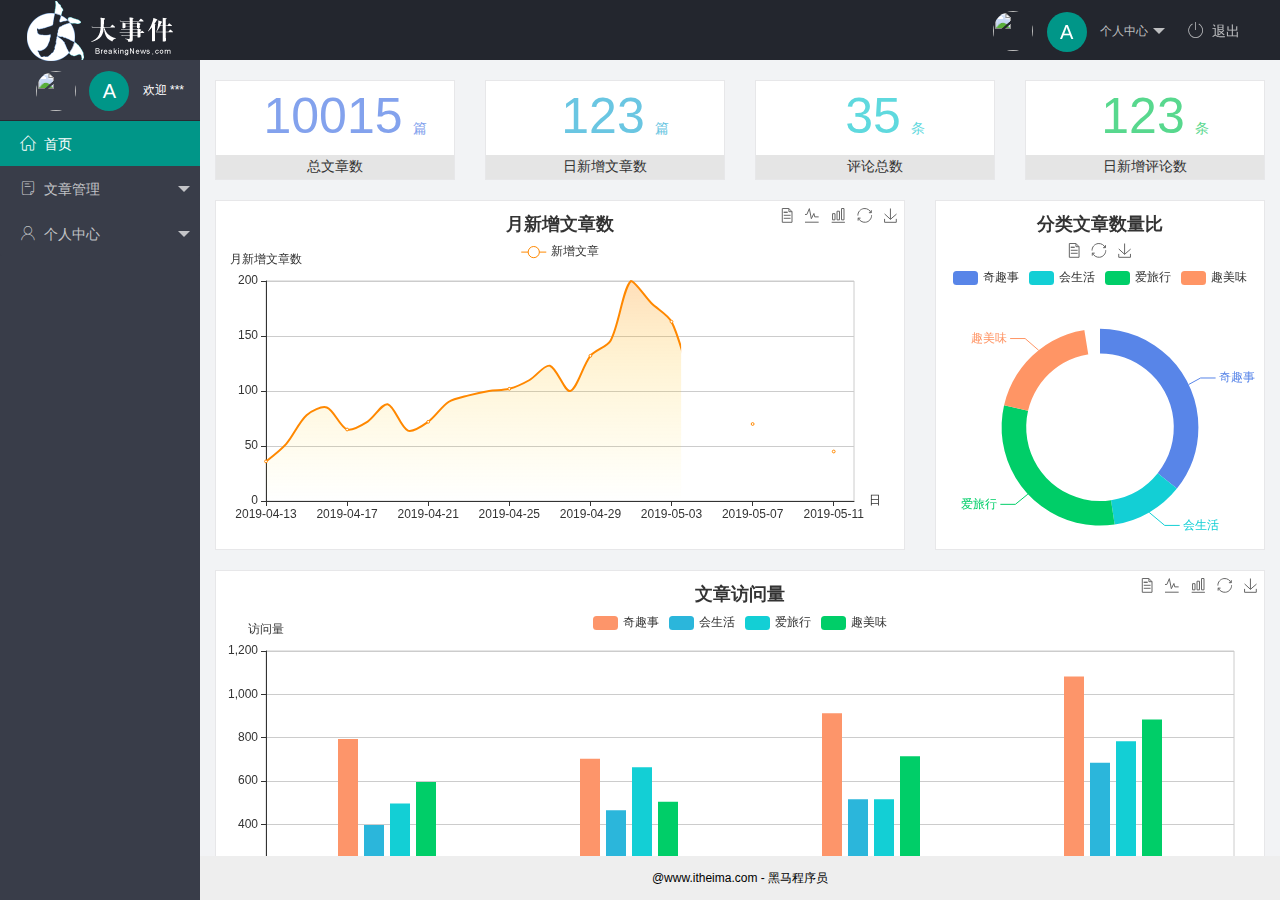
==== commit fdeafa04: "已完成个人中心开发" ====
--- a/index.html
+++ b/index.html
@@ -1,95 +1,100 @@
 <!DOCTYPE html>
 <html lang="en">
+
 <head>
-    <meta charset="UTF-8">
-    <meta http-equiv="X-UA-Compatible" content="IE=edge">
-    <meta name="viewport" content="width=device-width, initial-scale=1.0">
-    <title>Document</title>
-    <!-- 导入layui样式表 -->
-    <link rel="stylesheet" href="/assets/lib/layui/css/layui.css">
-    <!-- 导入iconfont样式表 -->
-    <link rel="stylesheet" href="/assets/fonts/iconfont.css">
-    <!-- 导入自己的css样式表 -->
-    <link rel="stylesheet" href="/assets/css/index.css">
+  <meta charset="UTF-8">
+  <meta http-equiv="X-UA-Compatible" content="IE=edge">
+  <meta name="viewport" content="width=device-width, initial-scale=1.0">
+  <title>Document</title>
+  <!-- 导入layui样式表 -->
+  <link rel="stylesheet" href="/assets/lib/layui/css/layui.css">
+  <!-- 导入iconfont样式表 -->
+  <link rel="stylesheet" href="/assets/fonts/iconfont.css">
+  <!-- 导入自己的css样式表 -->
+  <link rel="stylesheet" href="/assets/css/index.css">
 </head>
+
 <body>
-    <div class="layui-layout layui-layout-admin">
-        <!-- 头部区域 -->
-      <div class="layui-header">
-        <!-- 头部logo -->
-        <div class="layui-logo">
-            <img src="/assets/images/logo.png" alt="">
+  <div class="layui-layout layui-layout-admin">
+    <!-- 头部区域 -->
+    <div class="layui-header">
+      <!-- 头部logo -->
+      <div class="layui-logo">
+        <img src="/assets/images/logo.png" alt="">
+      </div>
+      <!-- 头部右侧导航 -->
+      <ul class="layui-nav layui-layout-right">
+        <li class="layui-nav-item layui-hide layui-show-md-inline-block">
+          <a href="javascript:;" class="userinfo">
+            <img src="//tva1.sinaimg.cn/crop.0.0.118.118.180/5db11ff4gw1e77d3nqrv8j203b03cweg.jpg"
+              class="layui-nav-img">
+            <span class="text-avatar">A</span>
+            个人中心
+          </a>
+          <dl class="layui-nav-child">
+            <dd><a href="/user/user_info.html" target="fm">基本资料</a></dd>
+            <dd><a href="/user/user_avatar.html" target="fm">更换头像</a></dd>
+            <dd><a href="/user/user_pwd.html" target="fm">重置密码</a></dd>
+          </dl>
+        </li>
+        <li class="layui-nav-item">
+          <a href="javascript:;" id="btnLogout"><span class="iconfont icon-tuichu"></span>退出</a>
+        </li>
+      </ul>
+    </div>
+
+    <div class="layui-side layui-bg-black">
+      <div class="layui-side-scroll">
+        <!-- 左侧头像区域 -->
+        <div class="userinfo">
+          <img src="//tva1.sinaimg.cn/crop.0.0.118.118.180/5db11ff4gw1e77d3nqrv8j203b03cweg.jpg" class="layui-nav-img">
+          <span class="text-avatar">A</span>
+          <span id="welcome">欢迎 ***</span>
         </div>
-        <!-- 头部右侧导航 -->
-        <ul class="layui-nav layui-layout-right">
-          <li class="layui-nav-item layui-hide layui-show-md-inline-block">
-            <a href="javascript:;"class="userinfo">
-              <img src="//tva1.sinaimg.cn/crop.0.0.118.118.180/5db11ff4gw1e77d3nqrv8j203b03cweg.jpg" class="layui-nav-img">
-              <span class="text-avatar">A</span>
-              个人中心
-            </a>
+        <!-- 左侧导航区域（可配合layui已有的垂直导航） -->
+        <ul class="layui-nav layui-nav-tree" lay-shrink="all">
+          <li class="layui-nav-item layui-this"><a href="/home/dashboard.html" target="fm"><span
+                class="iconfont icon-home"></span>首页</a></li>
+          <li class="layui-nav-item">
+            <a href="javascript:;"><span class="iconfont icon-16"></span>文章管理</a>
             <dl class="layui-nav-child">
-              <dd><a href="">基本资料</a></dd>
-              <dd><a href="">更换头像</a></dd>
-              <dd><a href="">重置密码</a></dd>
+              <dd><a href="javascript:;"><i class="layui-icon layui-icon-app"></i>文章类别</a></dd>
+              <dd><a href="javascript:;"><i class="layui-icon layui-icon-app"></i>文章列表</a></dd>
+              <dd><a href="javascript:;"><i class="layui-icon layui-icon-app"></i>发布文章</a></dd>
             </dl>
           </li>
           <li class="layui-nav-item">
-            <a href="javascript:;" id="btnLogout"><span class="iconfont icon-tuichu"></span>退出</a>
+            <a href="javascript:;"><span class="iconfont icon-user"></span>个人中心</a>
+            <dl class="layui-nav-child">
+              <dd><a href="/user/user_info.html" target="fm"><i class="layui-icon layui-icon-app"></i>基本资料</a></dd>
+              <dd><a href="/user/user_avatar.html" target="fm"><i class="layui-icon layui-icon-app"></i>更换头像</a></dd>
+              <dd><a href="/user/user_pwd.html" target="fm"><i class="layui-icon layui-icon-app"></i>重置密码</a></dd>
+            </dl>
           </li>
         </ul>
       </div>
-      
-      <div class="layui-side layui-bg-black">
-        <div class="layui-side-scroll">
-            <!-- 左侧头像区域 -->
-            <div class="userinfo">
-                <img src="//tva1.sinaimg.cn/crop.0.0.118.118.180/5db11ff4gw1e77d3nqrv8j203b03cweg.jpg" class="layui-nav-img">
-                <span class="text-avatar">A</span>
-                <span id="welcome">欢迎 ***</span>
-            </div>
-          <!-- 左侧导航区域（可配合layui已有的垂直导航） -->
-          <ul class="layui-nav layui-nav-tree" lay-shrink="all">
-            <li class="layui-nav-item layui-this"><a href="/home/dashboard.html" target="fm"><span class="iconfont icon-home"></span>首页</a></li>
-            <li class="layui-nav-item">
-              <a href="javascript:;"><span class="iconfont icon-16"></span>文章管理</a>
-              <dl class="layui-nav-child">
-                <dd><a href="javascript:;"><i class="layui-icon layui-icon-app"></i>文章类别</a></dd>
-                <dd><a href="javascript:;"><i class="layui-icon layui-icon-app"></i>文章列表</a></dd>
-                <dd><a href="javascript:;"><i class="layui-icon layui-icon-app"></i>发布文章</a></dd>
-              </dl>
-            </li>
-            <li class="layui-nav-item">
-              <a href="javascript:;"><span class="iconfont icon-user"></span>个人中心</a>
-              <dl class="layui-nav-child">
-                <dd><a href="javascript:;"><i class="layui-icon layui-icon-app"></i>基本资料</a></dd>
-                <dd><a href="javascript:;"><i class="layui-icon layui-icon-app"></i>更换头像</a></dd>
-                <dd><a href="javascript:;"><i class="layui-icon layui-icon-app"></i>重置密码</a></dd>
-              </dl>
-            </li>
-          </ul>
-        </div>
-      </div>
-      
-      <div class="layui-body">
-        <!-- 内容主体区域 -->
-        <iframe name="fm" src="/home/dashboard.html" frameborder="0"></iframe>
-      </div>
-      <!-- 底部固定区域 -->
-      <div class="layui-footer">
-       @www.itheima.com - 黑马程序员
-      </div>
+    </div>
+
+    <div class="layui-body">
+      <!-- 内容主体区域 -->
+      <iframe name="fm" src="/home/dashboard.html" frameborder="0"></iframe>
+    </div>
+    <!-- 底部固定区域 -->
+    <div class="layui-footer">
+      @www.itheima.com - 黑马程序员
+    </div>
 
 
 
-      <!-- 导入 layui.js 文件 -->
-      <script src="/assets/lib/layui/layui.all.js"></script>
-      <!-- 导入jQuery文件 -->
-      <script src="/assets/lib/jquery.js"></script>
-      <!-- 导入baseApi.js文件 -->
-      <script src="/assets/js/baseApi.js"></script>
-      <!-- 导入自己的js文件 -->
-      <script src="/assets/js/index.js"></script>
-    </div>
-    </body>
+    <!-- 导入 layui.js 文件 -->
+    <script src="/assets/lib/layui/layui.all.js"></script>
+    <!-- 导入jQuery文件 -->
+    <script src="/assets/lib/jquery.js"></script>
+    <!-- 导入baseApi.js文件 -->
+    <script src="/assets/js/baseApi.js"></script>
+    <!-- 导入自己的js文件 -->
+    <script src="/assets/js/index.js"></script>
+  </div>
+</body>
+
 </html>